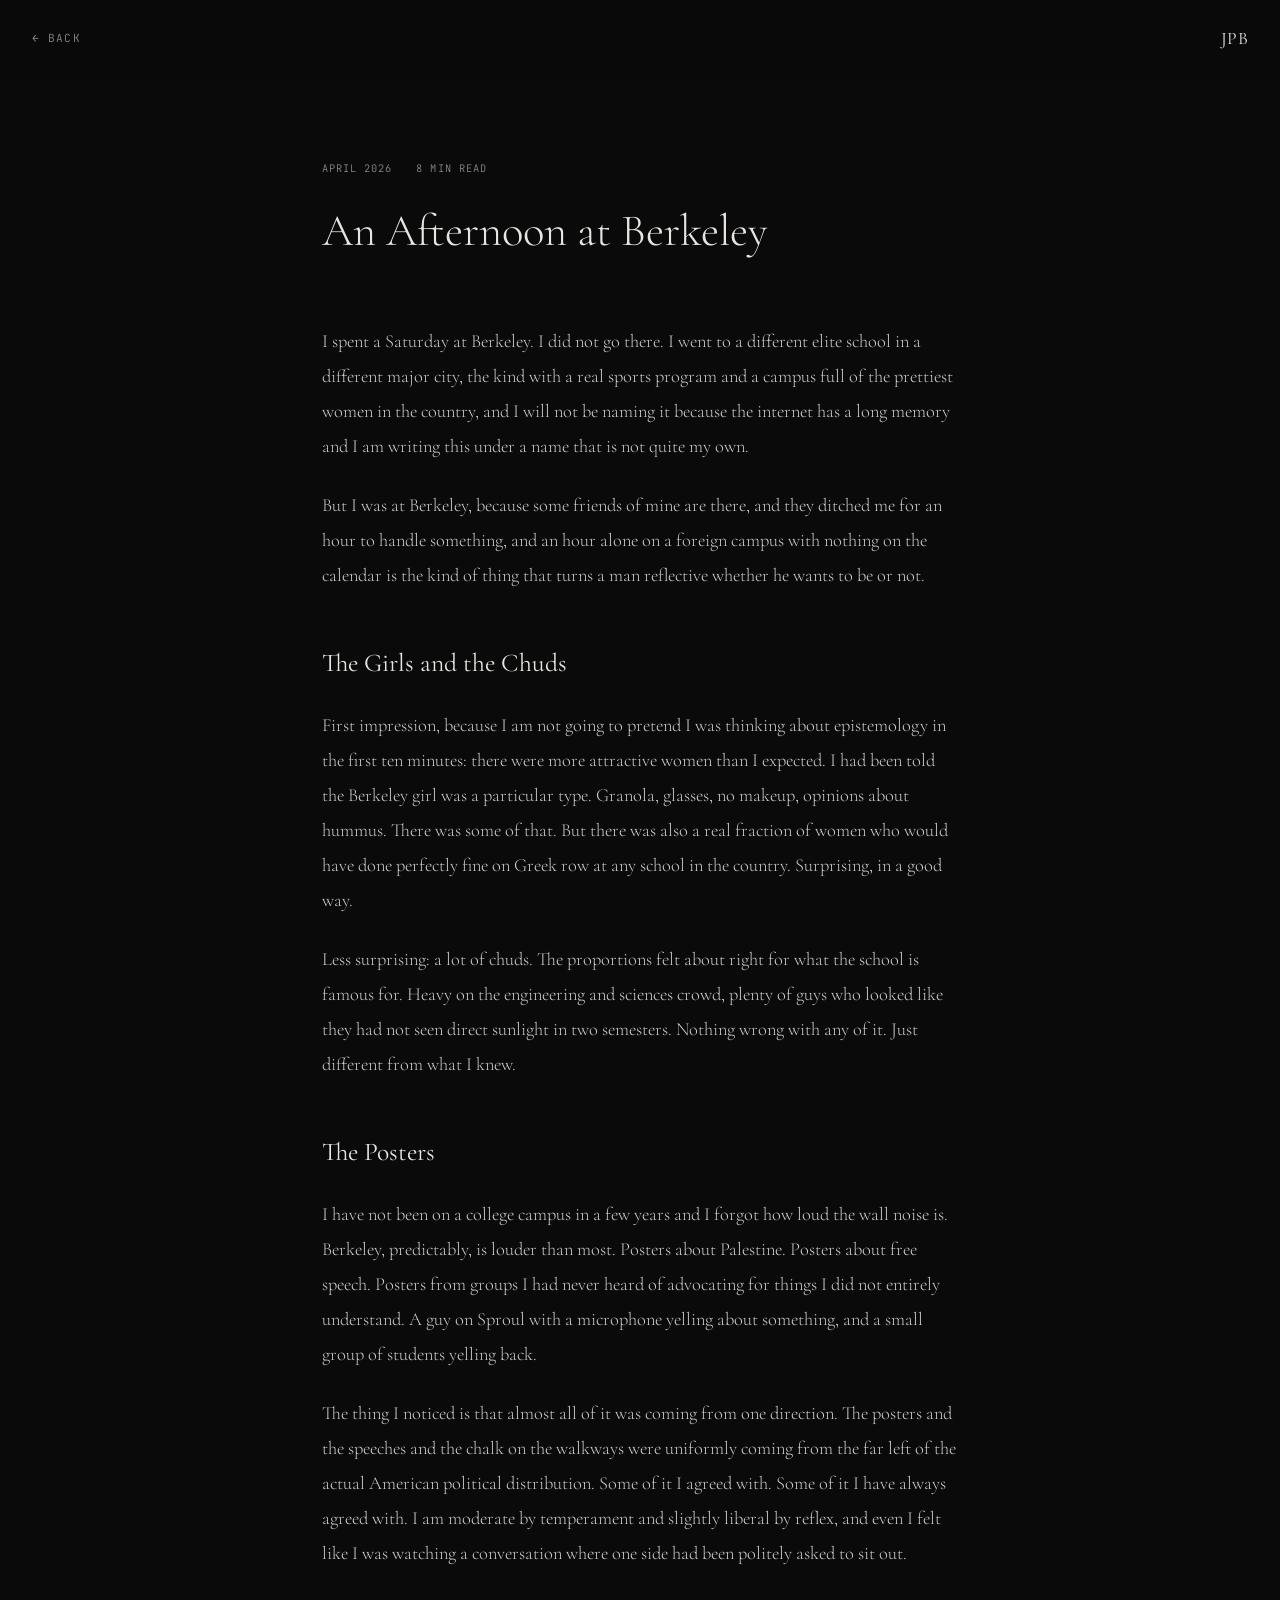
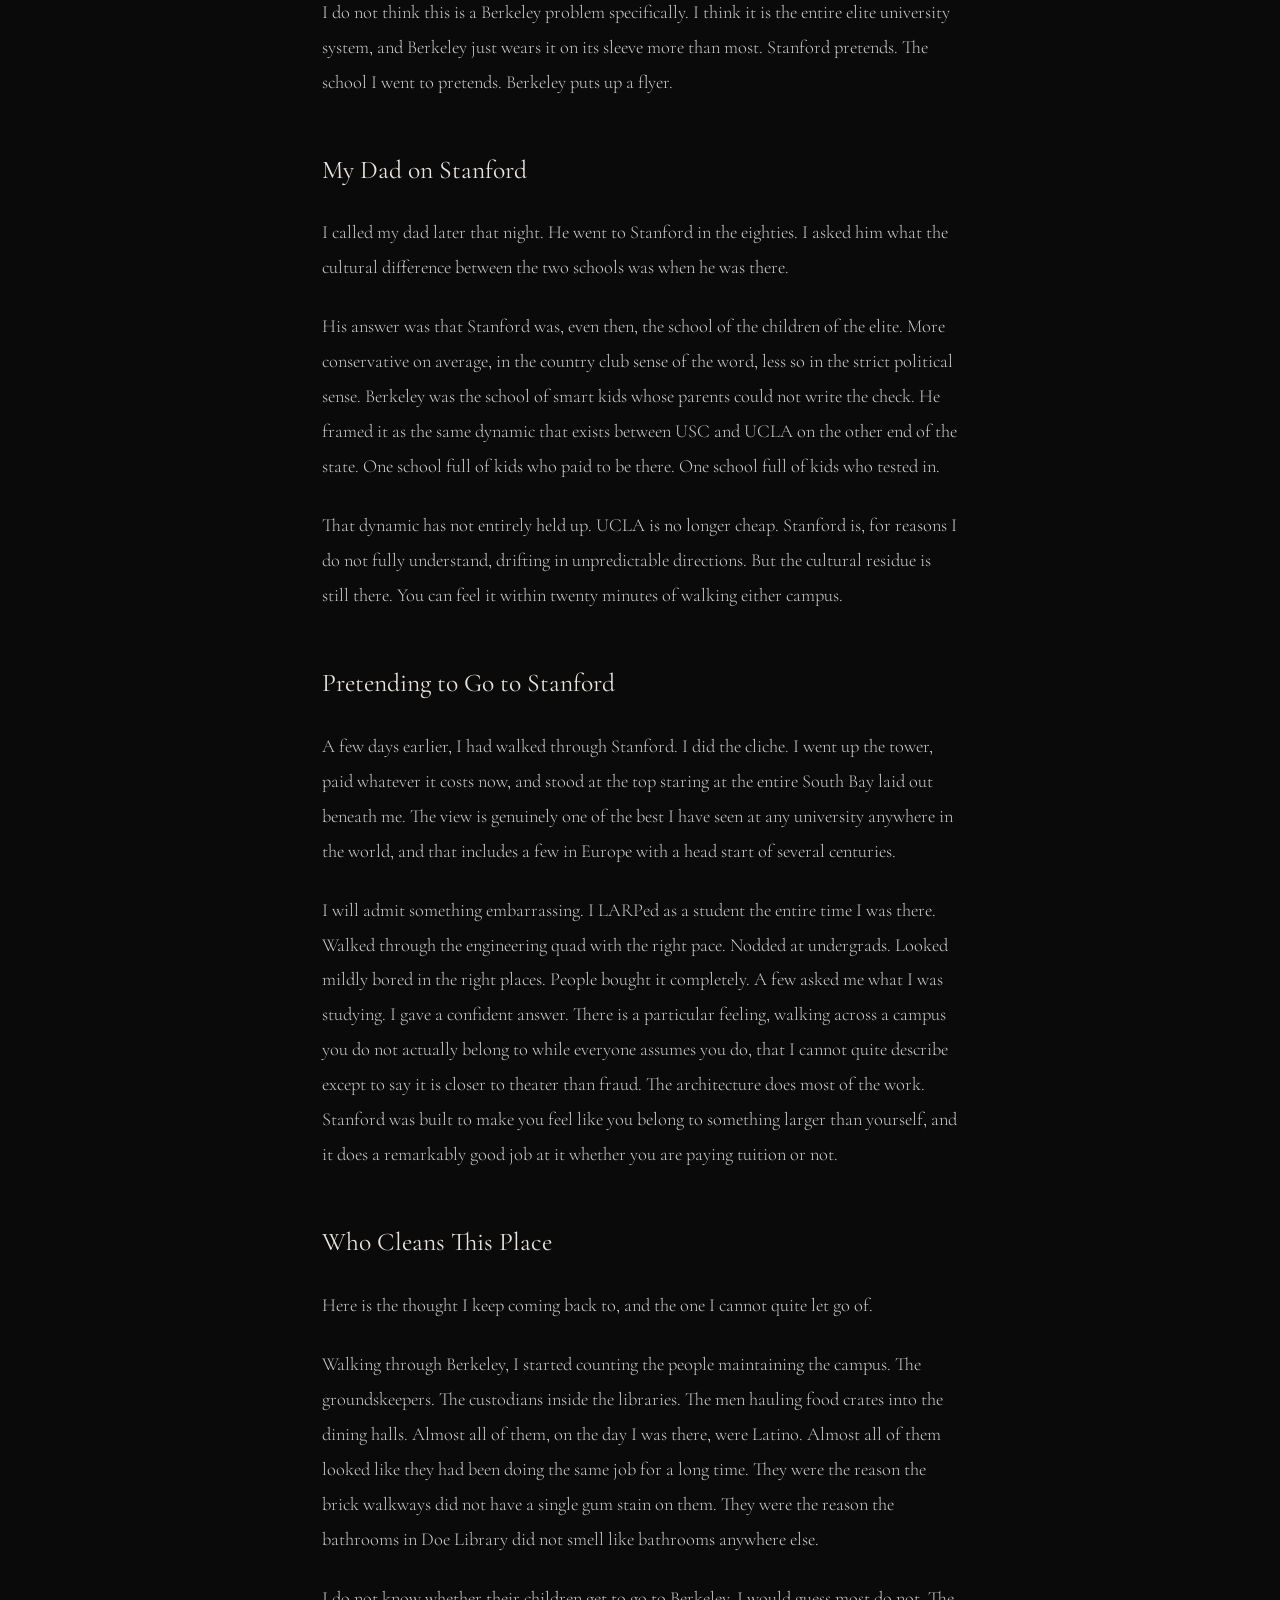
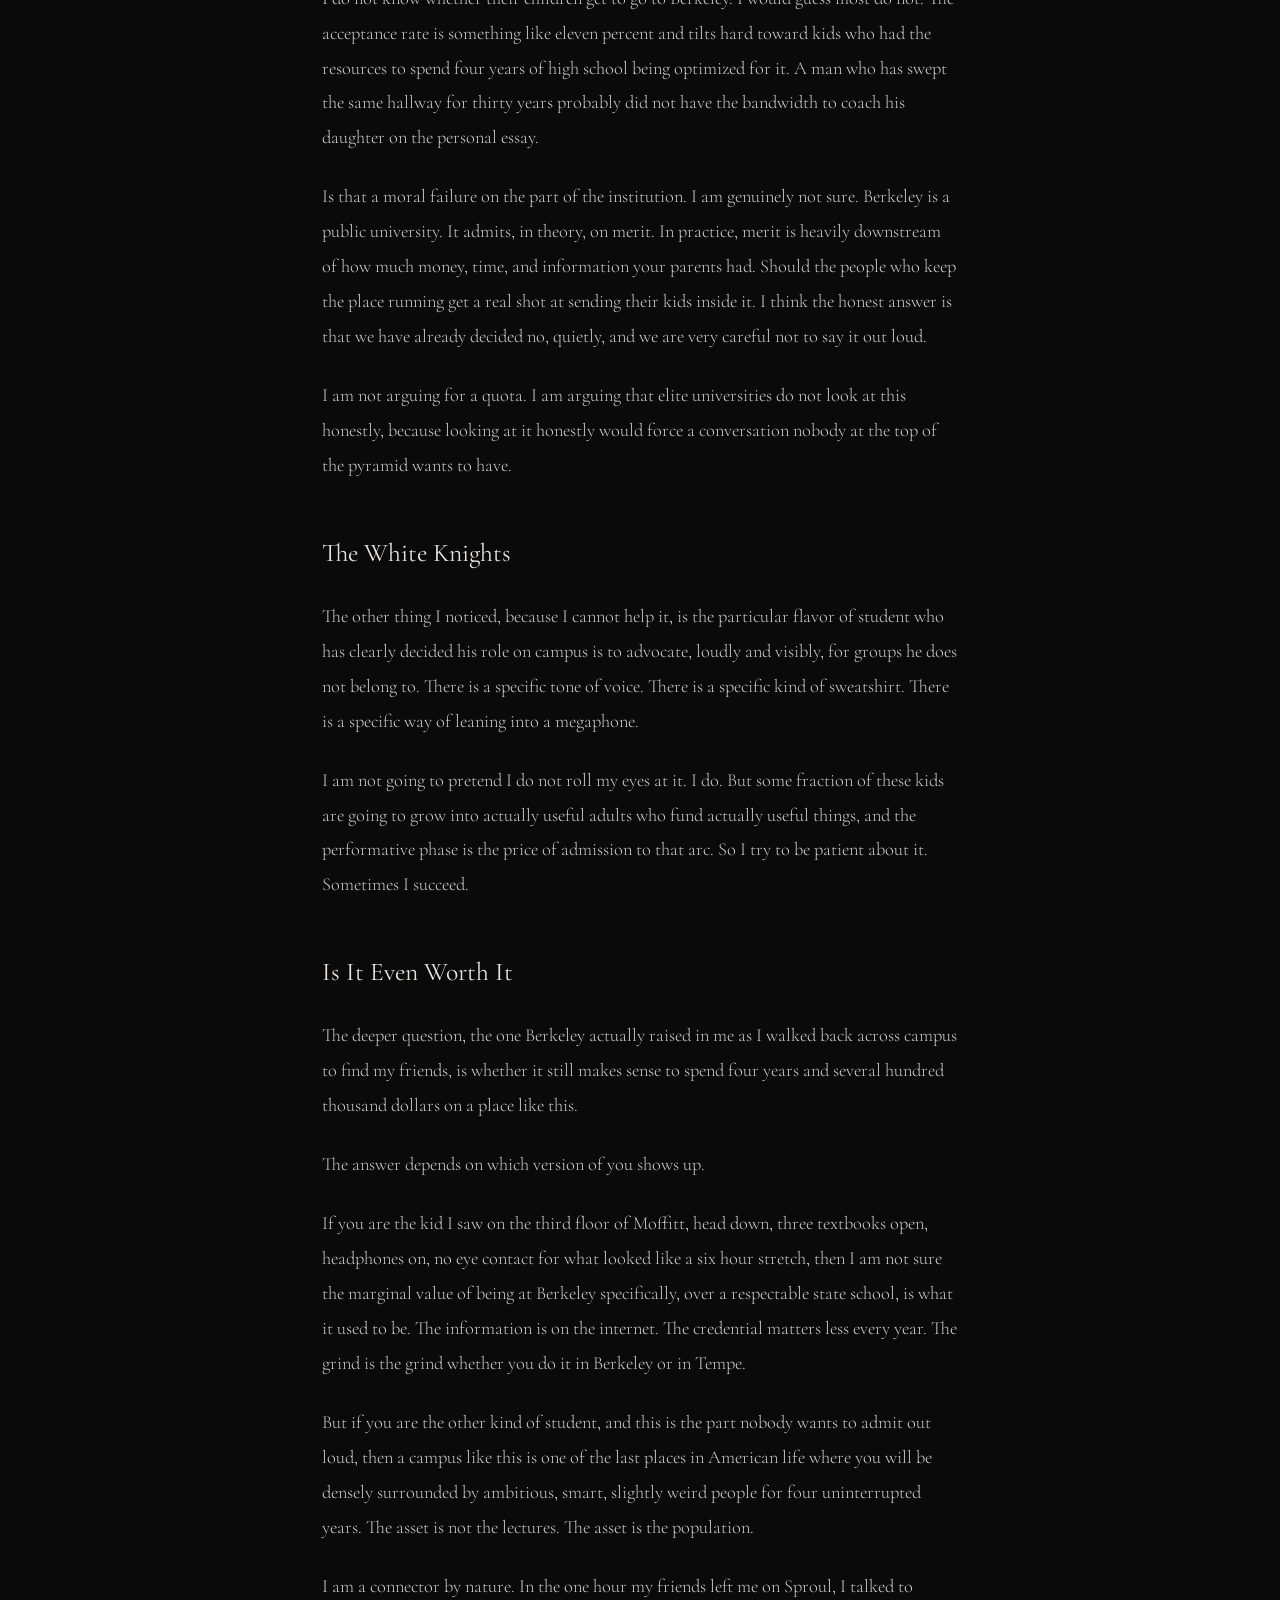
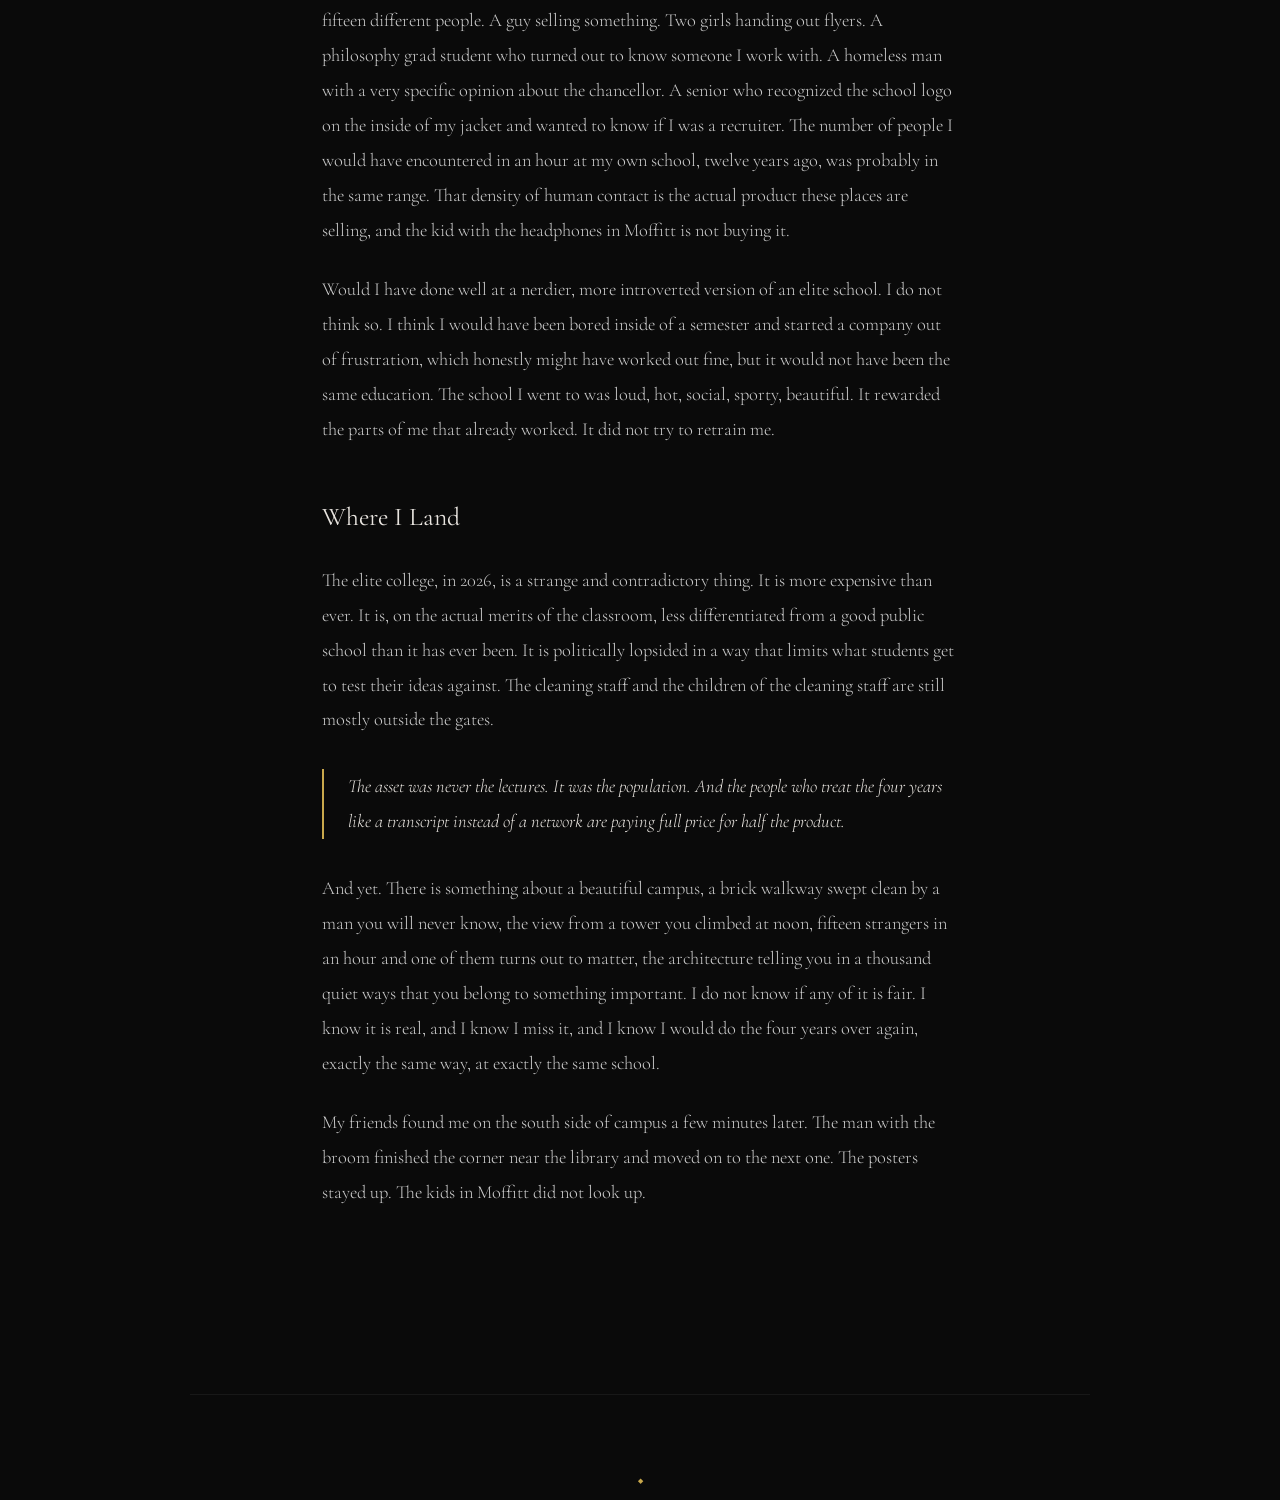
==== posts/afternoon-berkeley.html @ ed060ecd "add two personal essays: several women and berkeley afternoon" ====
<!DOCTYPE html>
<html lang="en">
<head>
  <meta charset="UTF-8">
  <meta name="viewport" content="width=device-width, initial-scale=1.0">
  <title>An Afternoon at Berkeley &mdash; JohnPierreBaptiste</title>
  <meta name="description" content="Notes from a Saturday spent walking a campus I did not attend. On elite colleges, the people who clean them, the politics inside them, and whether any of it still makes sense.">
  <link rel="stylesheet" href="../styles.css">
  <link rel="icon" href="data:image/svg+xml,<svg xmlns='http://www.w3.org/2000/svg' viewBox='0 0 100 100'><text y='.9em' font-size='90'>&#9670;</text></svg>">
</head>
<body>
  <nav class="post-nav">
    <a href="../index.html" class="post-back">&larr; Back</a>
    <a href="../index.html" class="nav-logo">JPB</a>
  </nav>
  <article>
    <header class="post-header container">
      <div class="post-meta">
        <span>April 2026</span>
        <span>8 min read</span>
      </div>
      <h1 class="post-title">An Afternoon at Berkeley</h1>
    </header>
    <div class="post-body container">
      <p>I spent a Saturday at Berkeley. I did not go there. I went to a different elite school in a different major city, the kind with a real sports program and a campus full of the prettiest women in the country, and I will not be naming it because the internet has a long memory and I am writing this under a name that is not quite my own.</p>

      <p>But I was at Berkeley, because some friends of mine are there, and they ditched me for an hour to handle something, and an hour alone on a foreign campus with nothing on the calendar is the kind of thing that turns a man reflective whether he wants to be or not.</p>

      <h2>The Girls and the Chuds</h2>

      <p>First impression, because I am not going to pretend I was thinking about epistemology in the first ten minutes: there were more attractive women than I expected. I had been told the Berkeley girl was a particular type. Granola, glasses, no makeup, opinions about hummus. There was some of that. But there was also a real fraction of women who would have done perfectly fine on Greek row at any school in the country. Surprising, in a good way.</p>

      <p>Less surprising: a lot of chuds. The proportions felt about right for what the school is famous for. Heavy on the engineering and sciences crowd, plenty of guys who looked like they had not seen direct sunlight in two semesters. Nothing wrong with any of it. Just different from what I knew.</p>

      <h2>The Posters</h2>

      <p>I have not been on a college campus in a few years and I forgot how loud the wall noise is. Berkeley, predictably, is louder than most. Posters about Palestine. Posters about free speech. Posters from groups I had never heard of advocating for things I did not entirely understand. A guy on Sproul with a microphone yelling about something, and a small group of students yelling back.</p>

      <p>The thing I noticed is that almost all of it was coming from one direction. The posters and the speeches and the chalk on the walkways were uniformly coming from the far left of the actual American political distribution. Some of it I agreed with. Some of it I have always agreed with. I am moderate by temperament and slightly liberal by reflex, and even I felt like I was watching a conversation where one side had been politely asked to sit out.</p>

      <p>I do not think this is a Berkeley problem specifically. I think it is the entire elite university system, and Berkeley just wears it on its sleeve more than most. Stanford pretends. The school I went to pretends. Berkeley puts up a flyer.</p>

      <h2>My Dad on Stanford</h2>

      <p>I called my dad later that night. He went to Stanford in the eighties. I asked him what the cultural difference between the two schools was when he was there.</p>

      <p>His answer was that Stanford was, even then, the school of the children of the elite. More conservative on average, in the country club sense of the word, less so in the strict political sense. Berkeley was the school of smart kids whose parents could not write the check. He framed it as the same dynamic that exists between USC and UCLA on the other end of the state. One school full of kids who paid to be there. One school full of kids who tested in.</p>

      <p>That dynamic has not entirely held up. UCLA is no longer cheap. Stanford is, for reasons I do not fully understand, drifting in unpredictable directions. But the cultural residue is still there. You can feel it within twenty minutes of walking either campus.</p>

      <h2>Pretending to Go to Stanford</h2>

      <p>A few days earlier, I had walked through Stanford. I did the cliche. I went up the tower, paid whatever it costs now, and stood at the top staring at the entire South Bay laid out beneath me. The view is genuinely one of the best I have seen at any university anywhere in the world, and that includes a few in Europe with a head start of several centuries.</p>

      <p>I will admit something embarrassing. I LARPed as a student the entire time I was there. Walked through the engineering quad with the right pace. Nodded at undergrads. Looked mildly bored in the right places. People bought it completely. A few asked me what I was studying. I gave a confident answer. There is a particular feeling, walking across a campus you do not actually belong to while everyone assumes you do, that I cannot quite describe except to say it is closer to theater than fraud. The architecture does most of the work. Stanford was built to make you feel like you belong to something larger than yourself, and it does a remarkably good job at it whether you are paying tuition or not.</p>

      <h2>Who Cleans This Place</h2>

      <p>Here is the thought I keep coming back to, and the one I cannot quite let go of.</p>

      <p>Walking through Berkeley, I started counting the people maintaining the campus. The groundskeepers. The custodians inside the libraries. The men hauling food crates into the dining halls. Almost all of them, on the day I was there, were Latino. Almost all of them looked like they had been doing the same job for a long time. They were the reason the brick walkways did not have a single gum stain on them. They were the reason the bathrooms in Doe Library did not smell like bathrooms anywhere else.</p>

      <p>I do not know whether their children get to go to Berkeley. I would guess most do not. The acceptance rate is something like eleven percent and tilts hard toward kids who had the resources to spend four years of high school being optimized for it. A man who has swept the same hallway for thirty years probably did not have the bandwidth to coach his daughter on the personal essay.</p>

      <p>Is that a moral failure on the part of the institution. I am genuinely not sure. Berkeley is a public university. It admits, in theory, on merit. In practice, merit is heavily downstream of how much money, time, and information your parents had. Should the people who keep the place running get a real shot at sending their kids inside it. I think the honest answer is that we have already decided no, quietly, and we are very careful not to say it out loud.</p>

      <p>I am not arguing for a quota. I am arguing that elite universities do not look at this honestly, because looking at it honestly would force a conversation nobody at the top of the pyramid wants to have.</p>

      <h2>The White Knights</h2>

      <p>The other thing I noticed, because I cannot help it, is the particular flavor of student who has clearly decided his role on campus is to advocate, loudly and visibly, for groups he does not belong to. There is a specific tone of voice. There is a specific kind of sweatshirt. There is a specific way of leaning into a megaphone.</p>

      <p>I am not going to pretend I do not roll my eyes at it. I do. But some fraction of these kids are going to grow into actually useful adults who fund actually useful things, and the performative phase is the price of admission to that arc. So I try to be patient about it. Sometimes I succeed.</p>

      <h2>Is It Even Worth It</h2>

      <p>The deeper question, the one Berkeley actually raised in me as I walked back across campus to find my friends, is whether it still makes sense to spend four years and several hundred thousand dollars on a place like this.</p>

      <p>The answer depends on which version of you shows up.</p>

      <p>If you are the kid I saw on the third floor of Moffitt, head down, three textbooks open, headphones on, no eye contact for what looked like a six hour stretch, then I am not sure the marginal value of being at Berkeley specifically, over a respectable state school, is what it used to be. The information is on the internet. The credential matters less every year. The grind is the grind whether you do it in Berkeley or in Tempe.</p>

      <p>But if you are the other kind of student, and this is the part nobody wants to admit out loud, then a campus like this is one of the last places in American life where you will be densely surrounded by ambitious, smart, slightly weird people for four uninterrupted years. The asset is not the lectures. The asset is the population.</p>

      <p>I am a connector by nature. In the one hour my friends left me on Sproul, I talked to fifteen different people. A guy selling something. Two girls handing out flyers. A philosophy grad student who turned out to know someone I work with. A homeless man with a very specific opinion about the chancellor. A senior who recognized the school logo on the inside of my jacket and wanted to know if I was a recruiter. The number of people I would have encountered in an hour at my own school, twelve years ago, was probably in the same range. That density of human contact is the actual product these places are selling, and the kid with the headphones in Moffitt is not buying it.</p>

      <p>Would I have done well at a nerdier, more introverted version of an elite school. I do not think so. I think I would have been bored inside of a semester and started a company out of frustration, which honestly might have worked out fine, but it would not have been the same education. The school I went to was loud, hot, social, sporty, beautiful. It rewarded the parts of me that already worked. It did not try to retrain me.</p>

      <h2>Where I Land</h2>

      <p>The elite college, in 2026, is a strange and contradictory thing. It is more expensive than ever. It is, on the actual merits of the classroom, less differentiated from a good public school than it has ever been. It is politically lopsided in a way that limits what students get to test their ideas against. The cleaning staff and the children of the cleaning staff are still mostly outside the gates.</p>

      <blockquote>
        <p>The asset was never the lectures. It was the population. And the people who treat the four years like a transcript instead of a network are paying full price for half the product.</p>
      </blockquote>

      <p>And yet. There is something about a beautiful campus, a brick walkway swept clean by a man you will never know, the view from a tower you climbed at noon, fifteen strangers in an hour and one of them turns out to matter, the architecture telling you in a thousand quiet ways that you belong to something important. I do not know if any of it is fair. I know it is real, and I know I miss it, and I know I would do the four years over again, exactly the same way, at exactly the same school.</p>

      <p>My friends found me on the south side of campus a few minutes later. The man with the broom finished the corner near the library and moved on to the next one. The posters stayed up. The kids in Moffitt did not look up.</p>
    </div>
    <div class="post-end-mark container">
      <span>&#9670;</span>
    </div>
  </article>
  <script src="../script.js"></script>
</body>
</html>
---- styles.css ----
/* ========================================
   JohnPierreBaptiste — Personal Site
   ======================================== */

@import url('https://fonts.googleapis.com/css2?family=Cormorant+Garamond:ital,wght@0,300;0,400;0,500;0,600;1,300;1,400&family=JetBrains+Mono:wght@300;400;500&display=swap');

:root {
  --black: #0a0a0a;
  --off-black: #111111;
  --dark-gray: #1a1a1a;
  --mid-gray: #888888;
  --light-gray: #cccccc;
  --off-white: #e8e4df;
  --accent: #c9a84c;
  --accent-dim: rgba(201, 168, 76, 0.15);
  --font-serif: 'Cormorant Garamond', Georgia, serif;
  --font-mono: 'JetBrains Mono', 'SF Mono', monospace;
}

*, *::before, *::after {
  margin: 0;
  padding: 0;
  box-sizing: border-box;
}

::selection {
  background: var(--accent);
  color: var(--black);
}

html {
  scroll-behavior: smooth;
  font-size: 16px;
}

body {
  background: var(--black);
  color: var(--off-white);
  font-family: var(--font-mono);
  font-weight: 300;
  line-height: 1.7;
  overflow-x: hidden;
  -webkit-font-smoothing: antialiased;
  -moz-osx-font-smoothing: grayscale;
}

/* ---- Scrollbar ---- */
::-webkit-scrollbar { width: 4px; }
::-webkit-scrollbar-track { background: var(--black); }
::-webkit-scrollbar-thumb { background: var(--accent); border-radius: 2px; }

/* ---- Layout ---- */
.container {
  max-width: 900px;
  margin: 0 auto;
  padding: 0 2rem;
}

section {
  padding: 8rem 0;
  position: relative;
}

/* ---- Reveal Animation ---- */
.reveal {
  opacity: 0;
  transform: translateY(30px);
  transition: opacity 0.8s cubic-bezier(0.16, 1, 0.3, 1),
              transform 0.8s cubic-bezier(0.16, 1, 0.3, 1);
}

.reveal.visible {
  opacity: 1;
  transform: translateY(0);
}

/* ---- Navigation ---- */
.nav {
  position: fixed;
  top: 0;
  left: 0;
  right: 0;
  z-index: 100;
  padding: 1.5rem 2rem;
  display: flex;
  justify-content: space-between;
  align-items: center;
  transition: background 0.4s ease, backdrop-filter 0.4s ease;
}

.nav.scrolled {
  background: rgba(10, 10, 10, 0.85);
  backdrop-filter: blur(20px);
  -webkit-backdrop-filter: blur(20px);
}

.nav-logo {
  font-family: var(--font-serif);
  font-size: 1.1rem;
  font-weight: 400;
  color: var(--off-white);
  text-decoration: none;
  letter-spacing: 0.02em;
}

.nav-links {
  display: flex;
  gap: 2rem;
  list-style: none;
}

.nav-links a {
  font-family: var(--font-mono);
  font-size: 0.7rem;
  font-weight: 400;
  color: var(--mid-gray);
  text-decoration: none;
  text-transform: uppercase;
  letter-spacing: 0.15em;
  transition: color 0.3s ease;
}

.nav-links a:hover {
  color: var(--accent);
}

/* ---- Hero ---- */
.hero {
  height: 100vh;
  display: flex;
  flex-direction: column;
  justify-content: center;
  align-items: center;
  text-align: center;
  position: relative;
}

.hero-name {
  font-family: var(--font-serif);
  font-size: clamp(2.5rem, 7vw, 5.5rem);
  font-weight: 300;
  letter-spacing: 0.04em;
  color: var(--off-white);
  line-height: 1.1;
  margin-bottom: 1.5rem;
  opacity: 0;
  transform: translateY(20px);
  animation: heroFadeIn 1.2s cubic-bezier(0.16, 1, 0.3, 1) 0.3s forwards;
}

.hero-tagline {
  font-family: var(--font-mono);
  font-size: clamp(0.75rem, 1.5vw, 0.9rem);
  font-weight: 300;
  color: var(--mid-gray);
  letter-spacing: 0.3em;
  text-transform: uppercase;
  opacity: 0;
  transform: translateY(15px);
  animation: heroFadeIn 1s cubic-bezier(0.16, 1, 0.3, 1) 0.7s forwards;
}

.hero-line {
  width: 40px;
  height: 1px;
  background: var(--accent);
  margin: 2rem auto;
  opacity: 0;
  animation: heroFadeIn 1s cubic-bezier(0.16, 1, 0.3, 1) 1s forwards;
}

.scroll-indicator {
  position: absolute;
  bottom: 3rem;
  left: 50%;
  transform: translateX(-50%);
  display: flex;
  flex-direction: column;
  align-items: center;
  gap: 0.5rem;
  opacity: 0;
  animation: heroFadeIn 1s cubic-bezier(0.16, 1, 0.3, 1) 1.5s forwards;
}

.scroll-indicator span {
  font-size: 0.6rem;
  letter-spacing: 0.2em;
  text-transform: uppercase;
  color: var(--mid-gray);
}

.scroll-line {
  width: 1px;
  height: 40px;
  background: linear-gradient(to bottom, var(--accent), transparent);
  animation: scrollPulse 2s ease-in-out infinite;
}

@keyframes heroFadeIn {
  to { opacity: 1; transform: translateY(0); }
}

@keyframes scrollPulse {
  0%, 100% { opacity: 0.3; transform: scaleY(0.6); }
  50% { opacity: 1; transform: scaleY(1); }
}

/* ---- Section Headers ---- */
.section-label {
  font-family: var(--font-mono);
  font-size: 0.65rem;
  font-weight: 500;
  letter-spacing: 0.3em;
  text-transform: uppercase;
  color: var(--accent);
  margin-bottom: 3rem;
}

.section-divider {
  width: 100%;
  height: 1px;
  background: linear-gradient(to right, var(--accent), transparent);
  margin-bottom: 4rem;
}

/* ---- About ---- */
.about-text {
  font-family: var(--font-serif);
  font-size: clamp(1.2rem, 2.5vw, 1.6rem);
  font-weight: 300;
  line-height: 1.8;
  color: var(--light-gray);
  max-width: 750px;
}

.about-text strong {
  color: var(--off-white);
  font-weight: 400;
}

/* ---- Work ---- */
.work-grid {
  display: grid;
  gap: 0;
}

.work-item {
  padding: 2.5rem 0;
  border-bottom: 1px solid rgba(255, 255, 255, 0.06);
  display: grid;
  grid-template-columns: 200px 1fr;
  gap: 2rem;
  align-items: start;
}

.work-item:first-child {
  border-top: 1px solid rgba(255, 255, 255, 0.06);
}

.work-category {
  font-family: var(--font-mono);
  font-size: 0.7rem;
  font-weight: 500;
  letter-spacing: 0.15em;
  text-transform: uppercase;
  color: var(--accent);
  padding-top: 0.15rem;
}

.work-description {
  font-family: var(--font-serif);
  font-size: 1.15rem;
  font-weight: 300;
  color: var(--light-gray);
  line-height: 1.7;
}

/* ---- Writing ---- */
.writing-list {
  display: grid;
  gap: 0;
}

.writing-item {
  display: block;
  padding: 2rem 0;
  border-bottom: 1px solid rgba(255, 255, 255, 0.06);
  text-decoration: none;
  transition: background 0.3s ease;
  position: relative;
}

.writing-item:first-child {
  border-top: 1px solid rgba(255, 255, 255, 0.06);
}

.writing-item:hover {
  background: rgba(201, 168, 76, 0.03);
}

.writing-item:hover .writing-title {
  color: var(--accent);
}

.writing-item:hover .writing-arrow {
  opacity: 1;
  transform: translateX(0);
}

.writing-meta {
  font-family: var(--font-mono);
  font-size: 0.65rem;
  color: var(--mid-gray);
  letter-spacing: 0.1em;
  text-transform: uppercase;
  margin-bottom: 0.5rem;
  display: flex;
  gap: 1.5rem;
}

.writing-title {
  font-family: var(--font-serif);
  font-size: clamp(1.1rem, 2vw, 1.4rem);
  font-weight: 400;
  color: var(--off-white);
  line-height: 1.4;
  transition: color 0.3s ease;
  padding-right: 2rem;
}

.writing-arrow {
  position: absolute;
  right: 0;
  top: 50%;
  transform: translateX(-10px);
  opacity: 0;
  color: var(--accent);
  font-size: 1.2rem;
  transition: all 0.3s ease;
}

/* ---- Footer ---- */
.footer {
  padding: 4rem 0;
  text-align: center;
}

.footer-icons {
  display: flex;
  justify-content: center;
  gap: 2rem;
  margin-bottom: 2rem;
}

.footer-icons a {
  color: var(--mid-gray);
  transition: color 0.3s ease;
}

.footer-icons a:hover {
  color: var(--accent);
}

.footer-icons svg {
  width: 20px;
  height: 20px;
}

.footer-locations {
  font-family: var(--font-mono);
  font-size: 0.65rem;
  letter-spacing: 0.3em;
  text-transform: uppercase;
  color: var(--mid-gray);
}

/* ---- Blog Post Page ---- */
.post-nav {
  position: fixed;
  top: 0;
  left: 0;
  right: 0;
  z-index: 100;
  padding: 1.5rem 2rem;
  display: flex;
  justify-content: space-between;
  align-items: center;
  background: rgba(10, 10, 10, 0.85);
  backdrop-filter: blur(20px);
  -webkit-backdrop-filter: blur(20px);
}

.post-back {
  font-family: var(--font-mono);
  font-size: 0.7rem;
  color: var(--mid-gray);
  text-decoration: none;
  letter-spacing: 0.1em;
  text-transform: uppercase;
  transition: color 0.3s ease;
}

.post-back:hover {
  color: var(--accent);
}

.post-header {
  padding-top: 10rem;
  padding-bottom: 4rem;
  max-width: 700px;
  margin: 0 auto;
}

.post-meta {
  font-family: var(--font-mono);
  font-size: 0.65rem;
  color: var(--mid-gray);
  letter-spacing: 0.1em;
  text-transform: uppercase;
  margin-bottom: 1.5rem;
  display: flex;
  gap: 1.5rem;
}

.post-title {
  font-family: var(--font-serif);
  font-size: clamp(1.8rem, 4vw, 2.8rem);
  font-weight: 300;
  color: var(--off-white);
  line-height: 1.3;
}

.post-body {
  max-width: 700px;
  margin: 0 auto;
  padding-bottom: 6rem;
}

.post-body p {
  font-family: var(--font-serif);
  font-size: 1.15rem;
  font-weight: 300;
  line-height: 1.9;
  color: var(--light-gray);
  margin-bottom: 1.5rem;
}

.post-body h2 {
  font-family: var(--font-serif);
  font-size: 1.6rem;
  font-weight: 400;
  color: var(--off-white);
  margin-top: 3rem;
  margin-bottom: 1.5rem;
}

.post-body h3 {
  font-family: var(--font-mono);
  font-size: 0.8rem;
  font-weight: 500;
  letter-spacing: 0.15em;
  text-transform: uppercase;
  color: var(--accent);
  margin-top: 2.5rem;
  margin-bottom: 1rem;
}

.post-body blockquote {
  border-left: 2px solid var(--accent);
  padding-left: 1.5rem;
  margin: 2rem 0;
  font-style: italic;
}

.post-body blockquote p {
  color: var(--off-white);
}

.post-body strong {
  color: var(--off-white);
  font-weight: 400;
}

.post-body ul, .post-body ol {
  margin-bottom: 1.5rem;
  padding-left: 1.5rem;
}

.post-body li {
  font-family: var(--font-serif);
  font-size: 1.15rem;
  font-weight: 300;
  line-height: 1.9;
  color: var(--light-gray);
  margin-bottom: 0.5rem;
}

.post-end-mark {
  text-align: center;
  margin-top: 4rem;
  padding-top: 4rem;
  border-top: 1px solid rgba(255, 255, 255, 0.06);
}

.post-end-mark span {
  font-family: var(--font-serif);
  font-size: 1.5rem;
  color: var(--accent);
}

/* ---- Responsive ---- */
@media (max-width: 768px) {
  section { padding: 5rem 0; }

  .nav-links { display: none; }

  .work-item {
    grid-template-columns: 1fr;
    gap: 0.5rem;
  }

  .container { padding: 0 1.5rem; }

  .post-header { padding-top: 7rem; }
}

@media (max-width: 480px) {
  .hero-name { letter-spacing: 0.02em; }
  .hero-tagline { letter-spacing: 0.15em; }
}
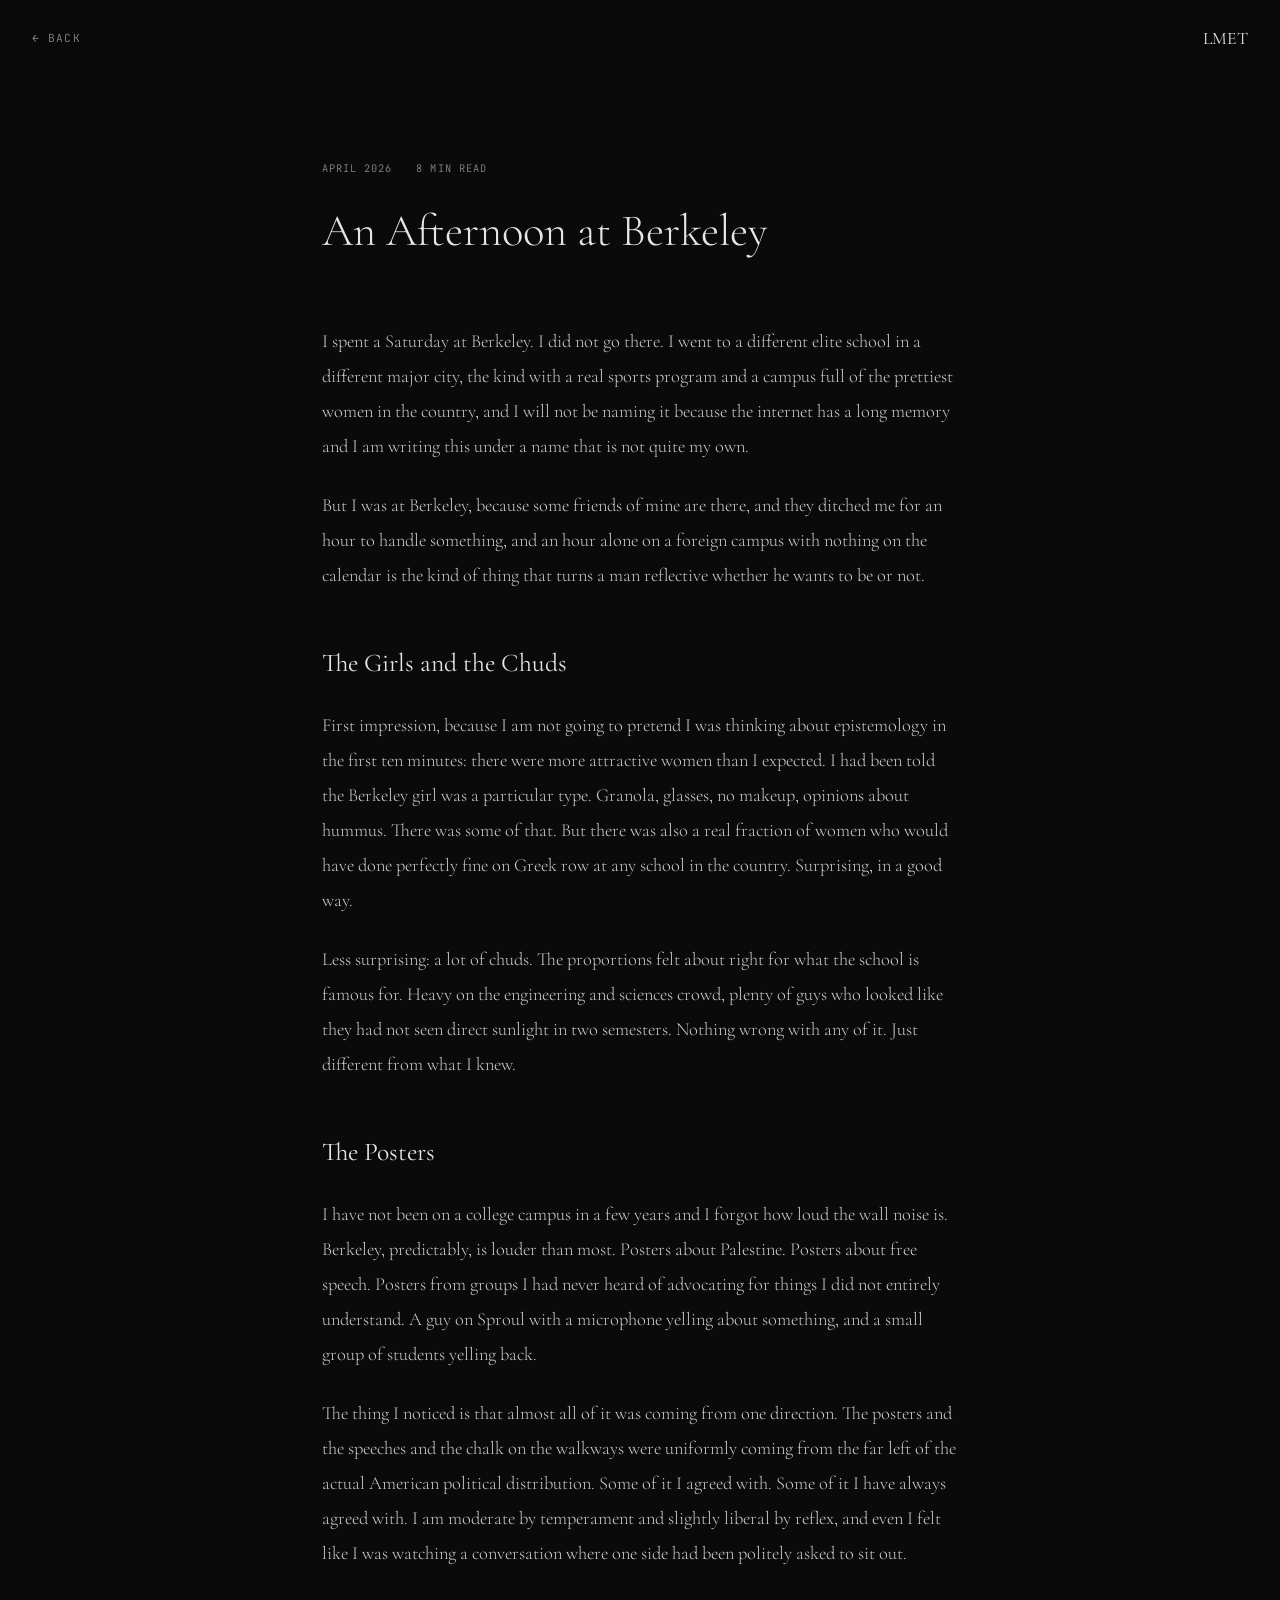
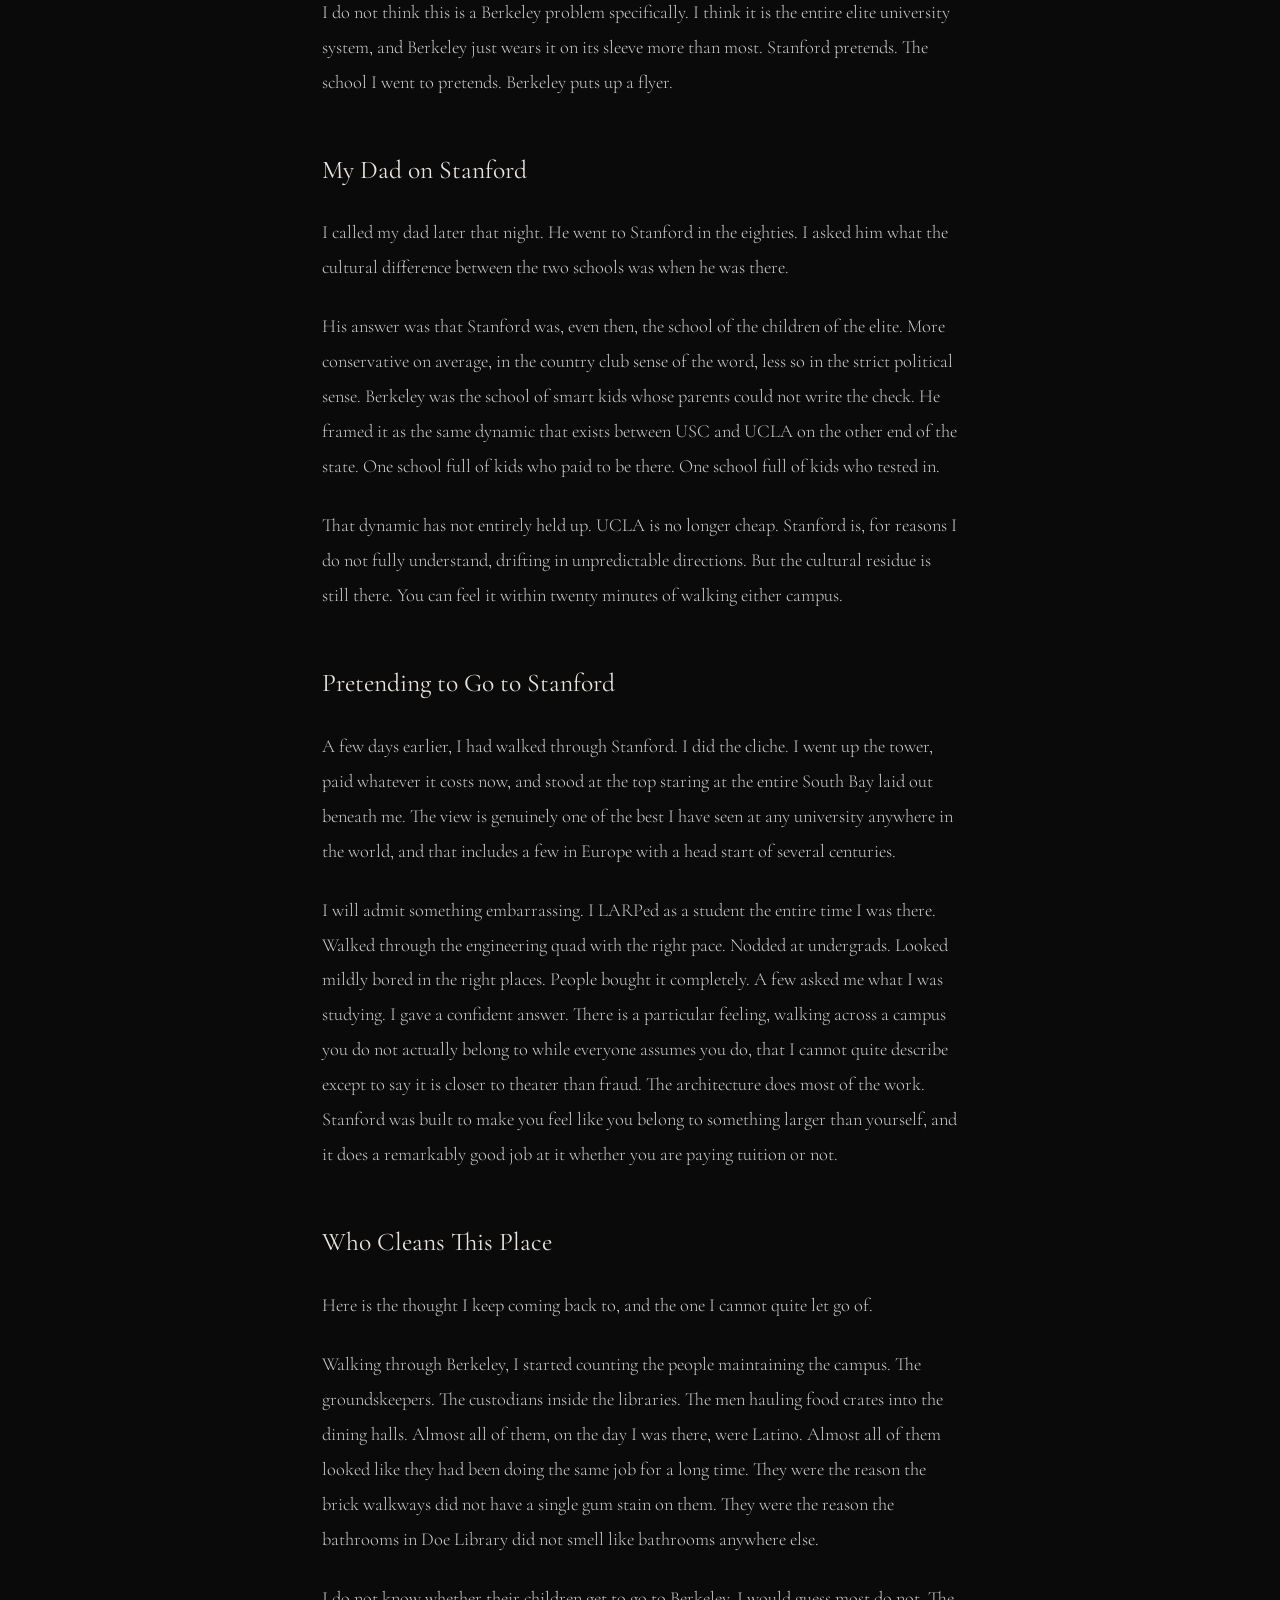
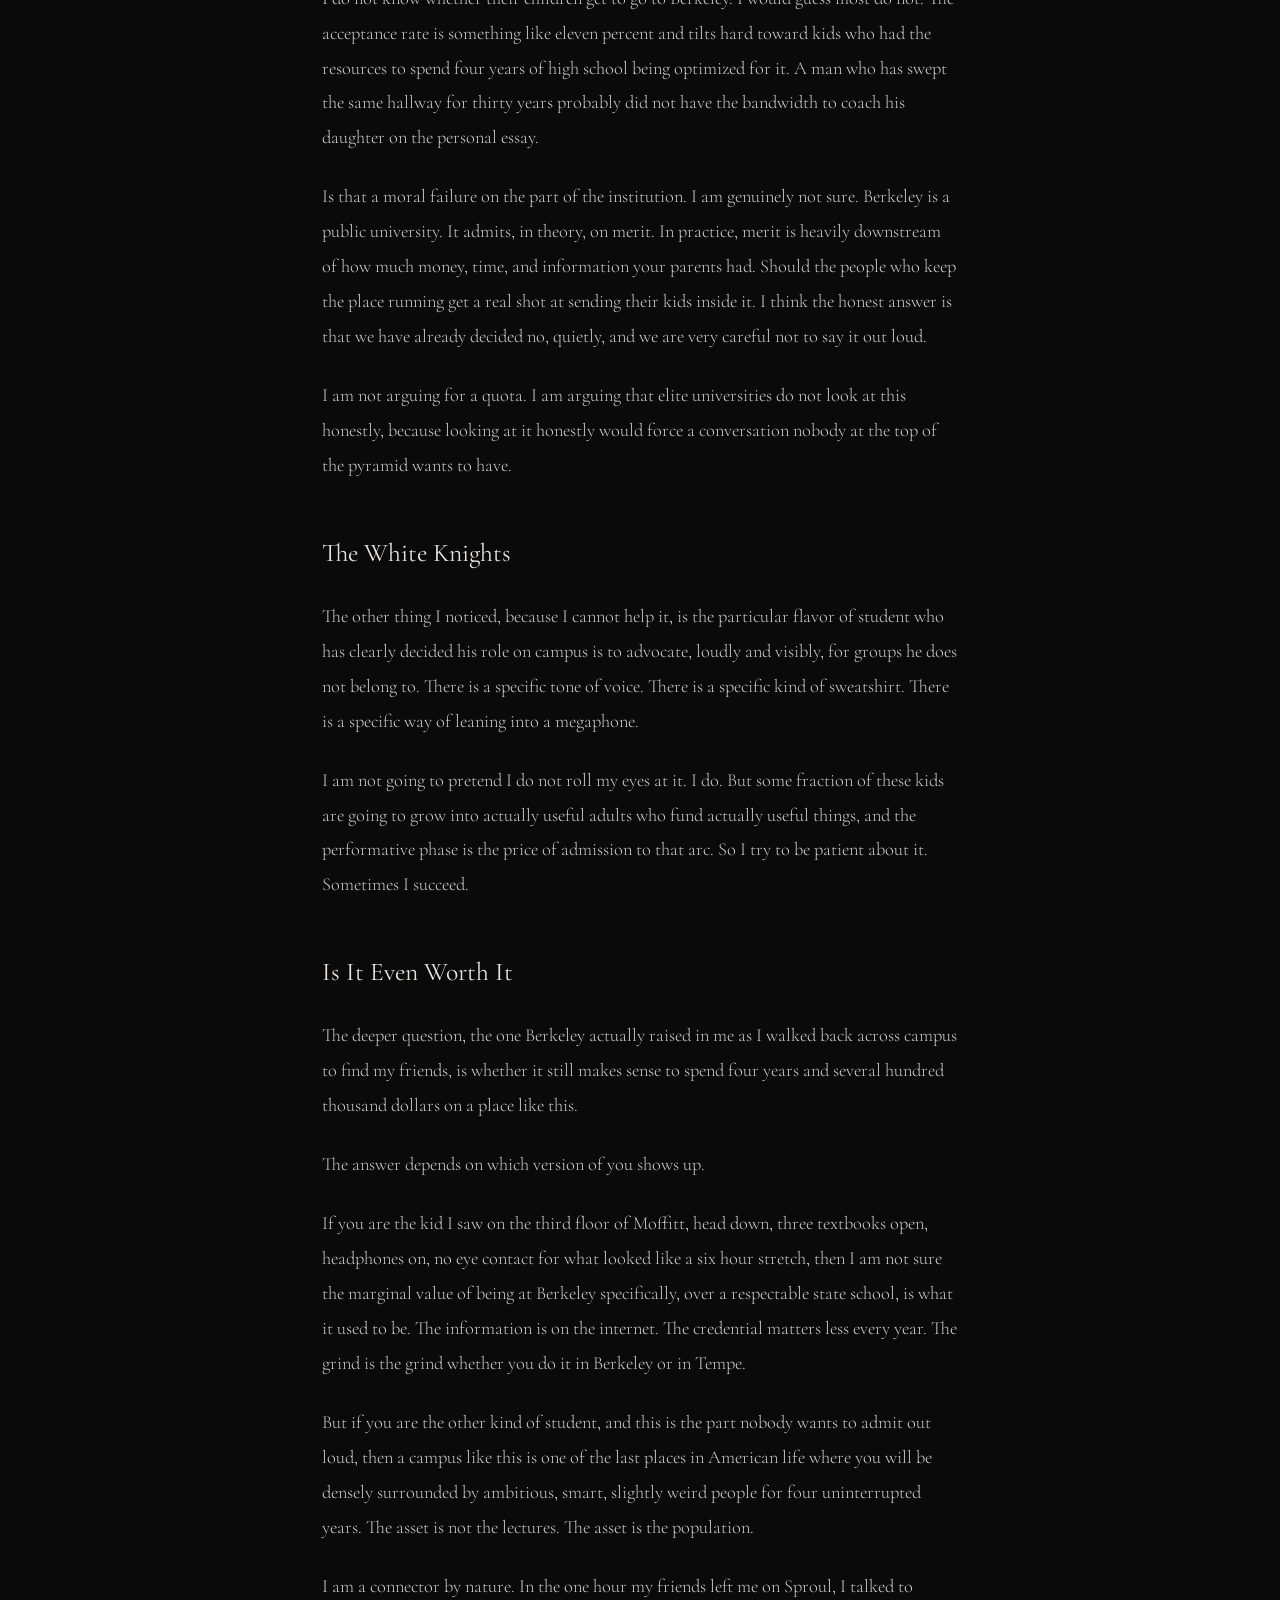
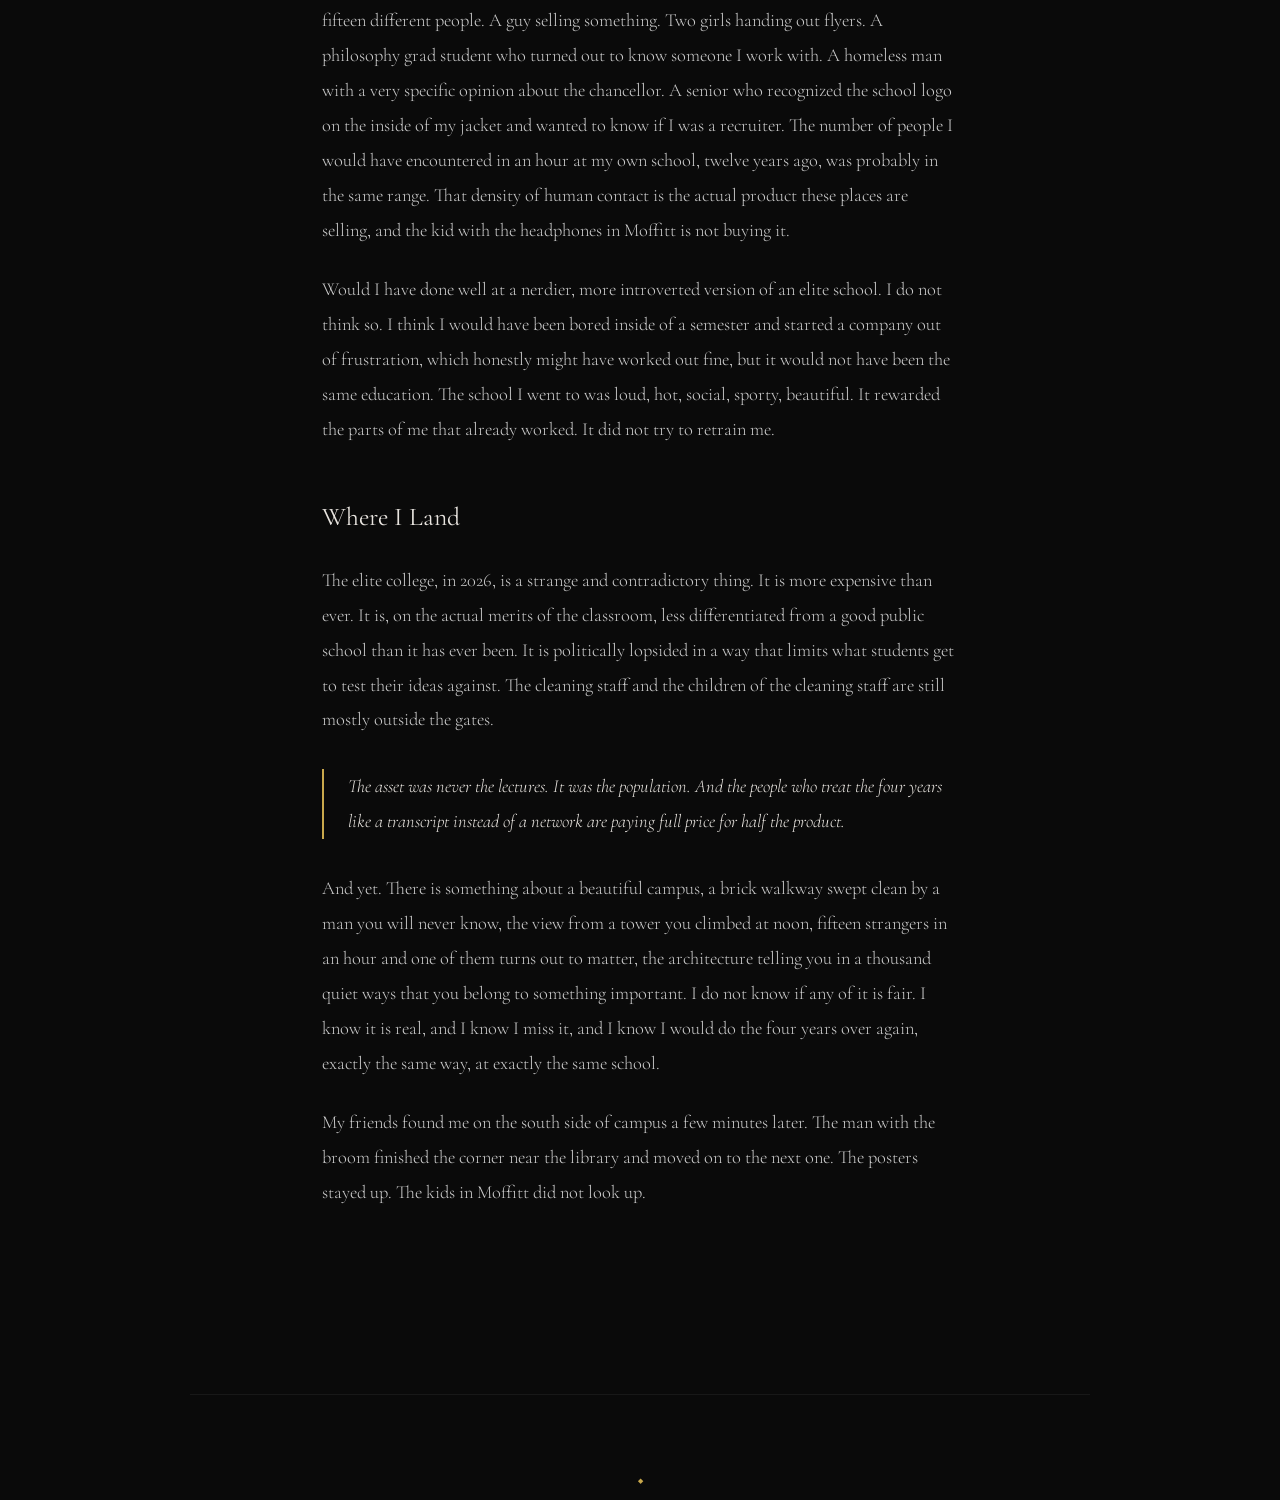
==== commit 77474a11: "rebrand site from JohnPierreBaptiste to LMET, add vagabonding post" ====
--- a/posts/afternoon-berkeley.html
+++ b/posts/afternoon-berkeley.html
@@ -3,7 +3,7 @@
 <head>
   <meta charset="UTF-8">
   <meta name="viewport" content="width=device-width, initial-scale=1.0">
-  <title>An Afternoon at Berkeley &mdash; JohnPierreBaptiste</title>
+  <title>An Afternoon at Berkeley &mdash; LMET</title>
   <meta name="description" content="Notes from a Saturday spent walking a campus I did not attend. On elite colleges, the people who clean them, the politics inside them, and whether any of it still makes sense.">
   <link rel="stylesheet" href="../styles.css">
   <link rel="icon" href="data:image/svg+xml,<svg xmlns='http://www.w3.org/2000/svg' viewBox='0 0 100 100'><text y='.9em' font-size='90'>&#9670;</text></svg>">
@@ -11,7 +11,7 @@
 <body>
   <nav class="post-nav">
     <a href="../index.html" class="post-back">&larr; Back</a>
-    <a href="../index.html" class="nav-logo">JPB</a>
+    <a href="../index.html" class="nav-logo">LMET</a>
   </nav>
   <article>
     <header class="post-header container">
--- a/styles.css
+++ b/styles.css
@@ -1,5 +1,5 @@
 /* ========================================
-   JohnPierreBaptiste — Personal Site
+   LMET — Personal Site
    ======================================== */
 
 @import url('https://fonts.googleapis.com/css2?family=Cormorant+Garamond:ital,wght@0,300;0,400;0,500;0,600;1,300;1,400&family=JetBrains+Mono:wght@300;400;500&display=swap');
@@ -430,6 +430,16 @@
   line-height: 1.3;
 }
 
+.post-subtitle {
+  font-family: var(--font-serif);
+  font-size: 1.05rem;
+  font-weight: 300;
+  font-style: italic;
+  color: var(--mid-gray);
+  line-height: 1.5;
+  margin-top: 1rem;
+}
+
 .post-body {
   max-width: 700px;
   margin: 0 auto;
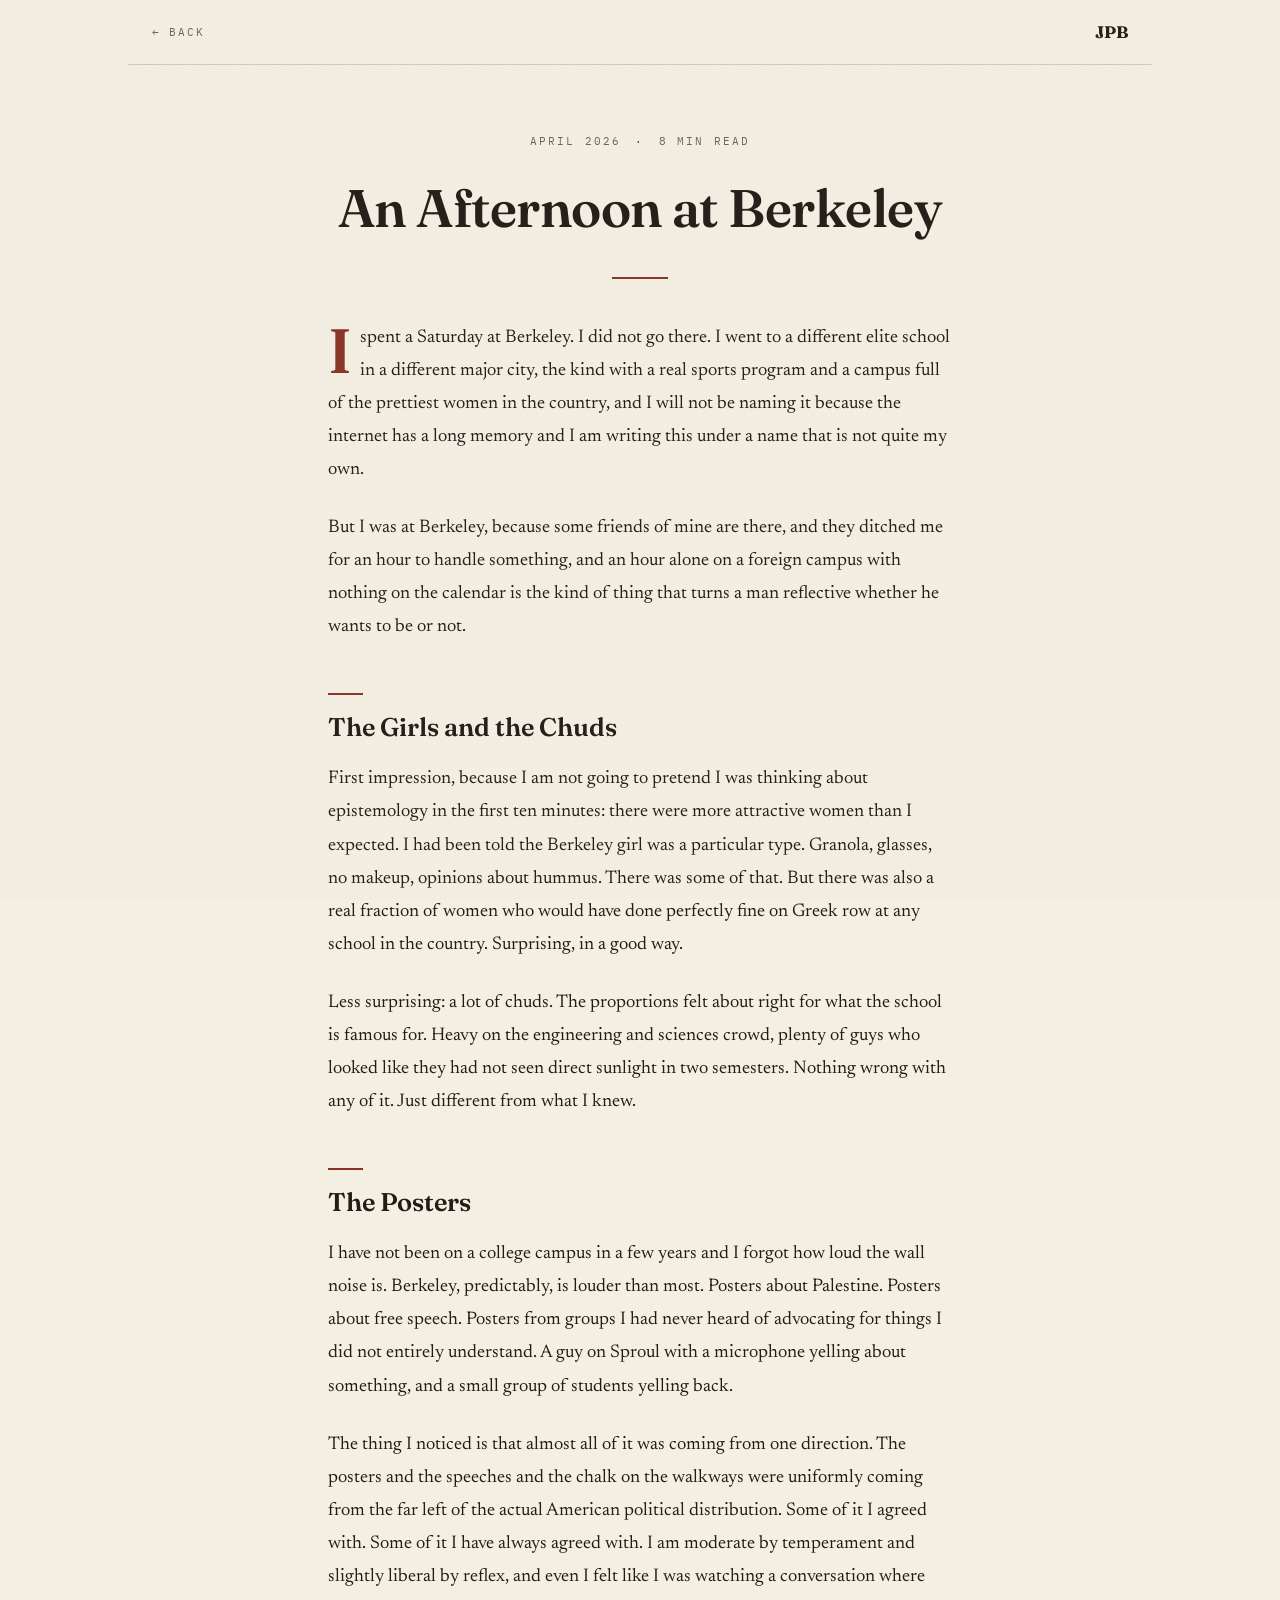
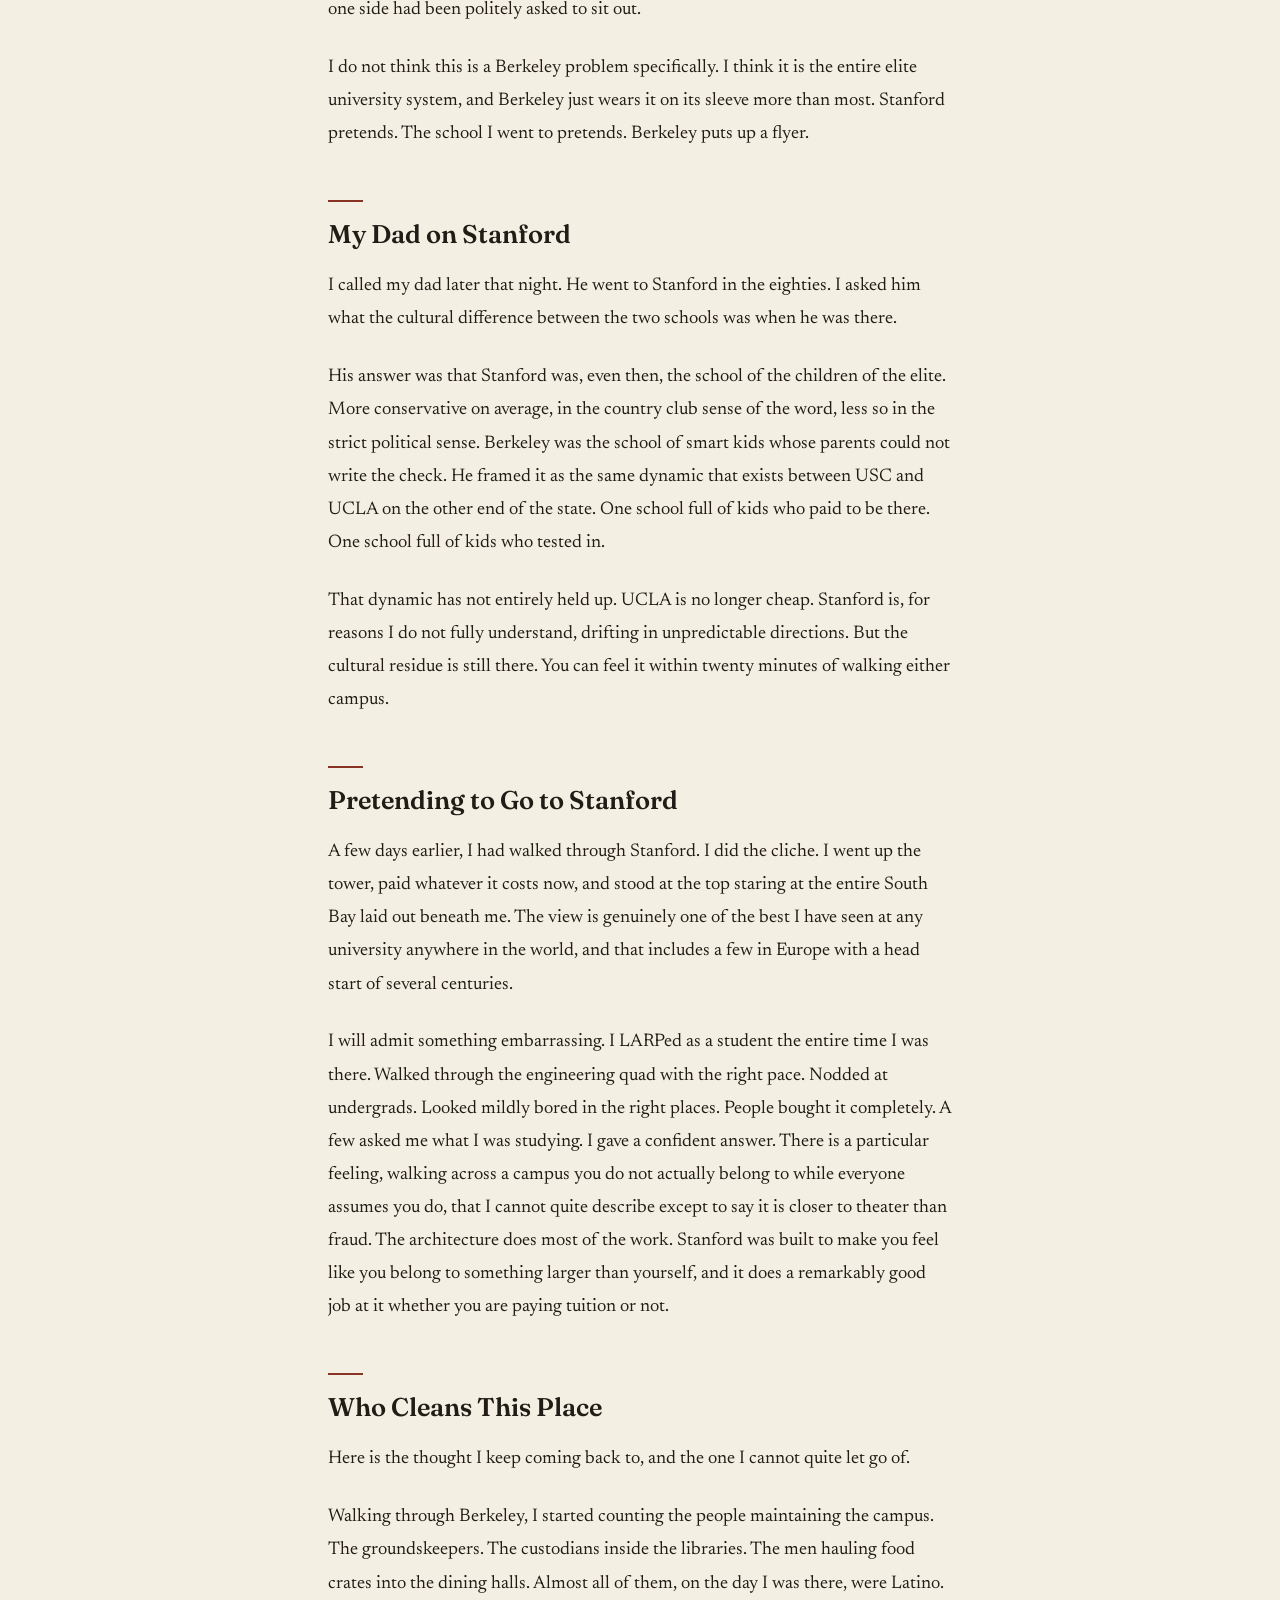
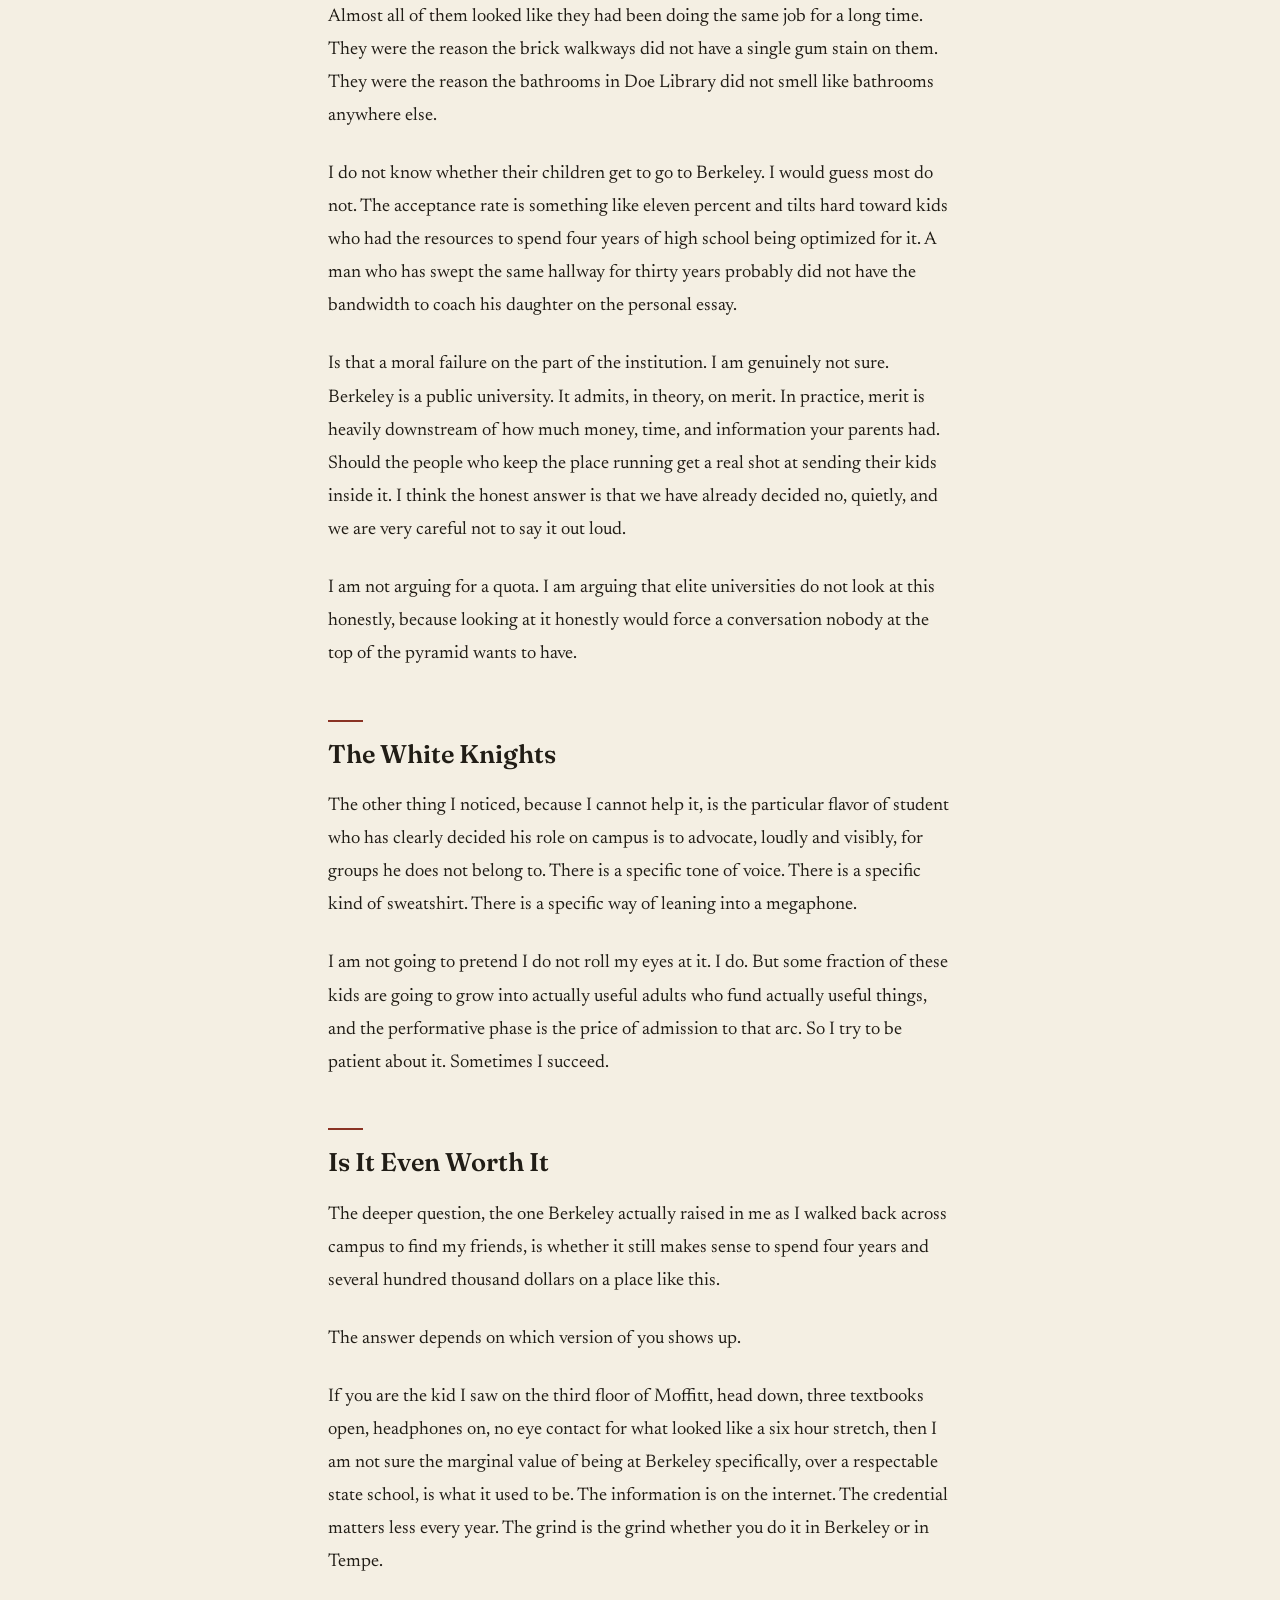
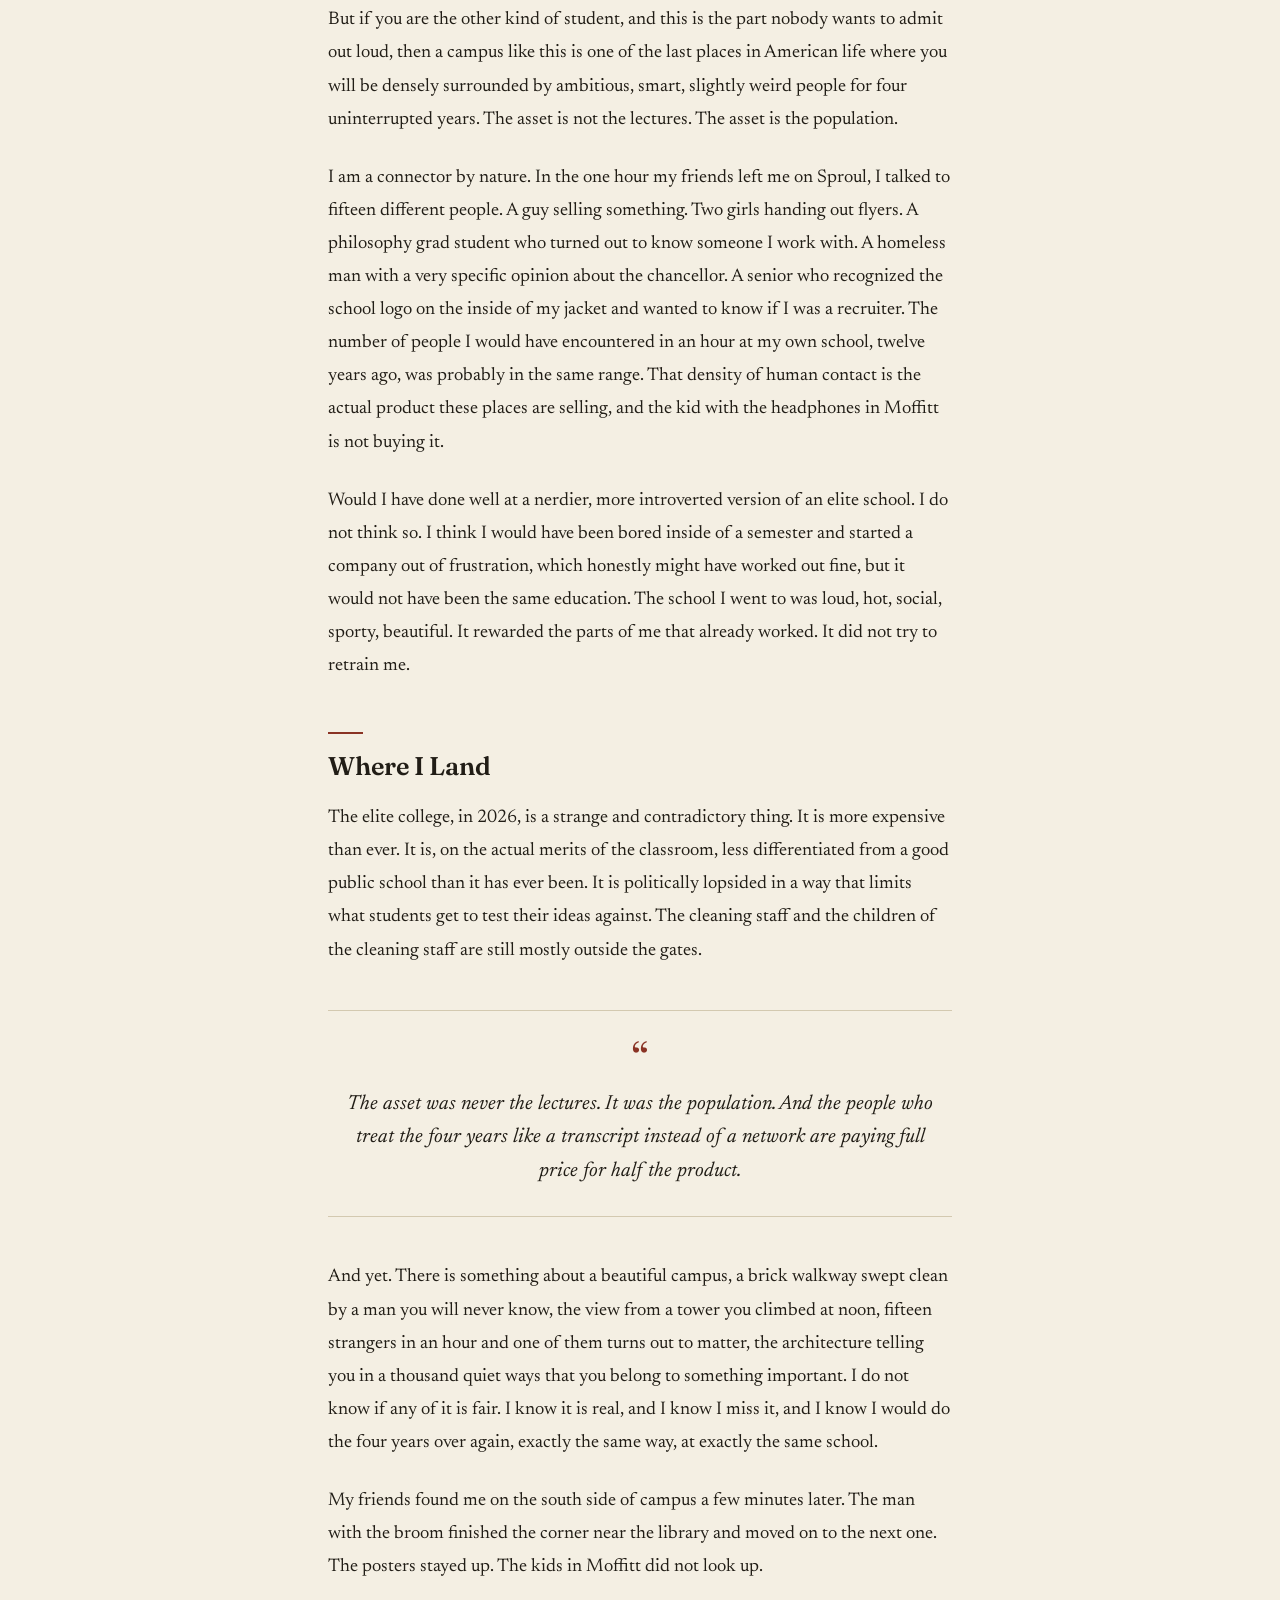
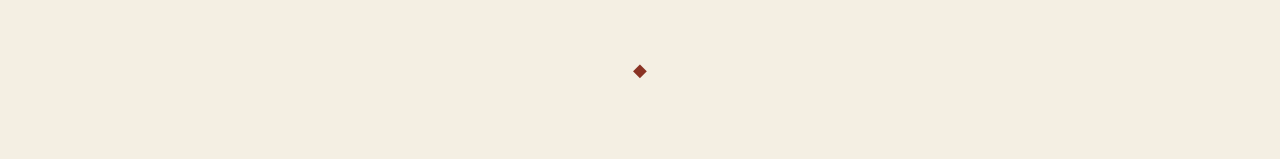
==== commit 86f4763d: "revert branding to JohnPierreBaptiste, redesign as editorial print aesthetic Co-Authored-By: Claude " ====
--- a/posts/afternoon-berkeley.html
+++ b/posts/afternoon-berkeley.html
@@ -3,15 +3,19 @@
 <head>
   <meta charset="UTF-8">
   <meta name="viewport" content="width=device-width, initial-scale=1.0">
-  <title>An Afternoon at Berkeley &mdash; LMET</title>
+  <title>An Afternoon at Berkeley &mdash; JohnPierreBaptiste</title>
   <meta name="description" content="Notes from a Saturday spent walking a campus I did not attend. On elite colleges, the people who clean them, the politics inside them, and whether any of it still makes sense.">
+  <meta name="theme-color" content="#f4efe3">
+  <link rel="preconnect" href="https://fonts.googleapis.com">
+  <link rel="preconnect" href="https://fonts.gstatic.com" crossorigin>
+  <link href="https://fonts.googleapis.com/css2?family=Fraunces:ital,opsz,wght@0,9..144,400..700;1,9..144,400..700&family=IBM+Plex+Mono:wght@400;500&family=Newsreader:ital,opsz,wght@0,6..72,400..600;1,6..72,400..600&display=swap" rel="stylesheet">
   <link rel="stylesheet" href="../styles.css">
-  <link rel="icon" href="data:image/svg+xml,<svg xmlns='http://www.w3.org/2000/svg' viewBox='0 0 100 100'><text y='.9em' font-size='90'>&#9670;</text></svg>">
+  <link rel="icon" href="data:image/svg+xml,<svg xmlns='http://www.w3.org/2000/svg' viewBox='0 0 100 100'><text y='.9em' font-size='90' fill='%238a3324'>&#10070;</text></svg>">
 </head>
 <body>
   <nav class="post-nav">
     <a href="../index.html" class="post-back">&larr; Back</a>
-    <a href="../index.html" class="nav-logo">LMET</a>
+    <a href="../index.html" class="nav-logo">JPB</a>
   </nav>
   <article>
     <header class="post-header container">
--- a/styles.css
+++ b/styles.css
@@ -1,20 +1,20 @@
-/* ========================================
-   LMET — Personal Site
-   ======================================== */
-
-@import url('https://fonts.googleapis.com/css2?family=Cormorant+Garamond:ital,wght@0,300;0,400;0,500;0,600;1,300;1,400&family=JetBrains+Mono:wght@300;400;500&display=swap');
+/* ============================================================
+   JohnPierreBaptiste — Personal Site
+   A small print shop on the web. Warm paper, ink, one red.
+   Set in Fraunces, Newsreader & IBM Plex Mono.
+   ============================================================ */
 
 :root {
-  --black: #0a0a0a;
-  --off-black: #111111;
-  --dark-gray: #1a1a1a;
-  --mid-gray: #888888;
-  --light-gray: #cccccc;
-  --off-white: #e8e4df;
-  --accent: #c9a84c;
-  --accent-dim: rgba(201, 168, 76, 0.15);
-  --font-serif: 'Cormorant Garamond', Georgia, serif;
-  --font-mono: 'JetBrains Mono', 'SF Mono', monospace;
+  --paper: #f4efe3;
+  --paper-deep: #ece4d2;
+  --ink: #211d16;
+  --ink-soft: #6b6353;
+  --rule: #d3c9b0;
+  --accent: #8a3324;
+  --display: 'Fraunces', Georgia, 'Times New Roman', serif;
+  --serif: 'Newsreader', Georgia, 'Times New Roman', serif;
+  --mono: 'IBM Plex Mono', 'SF Mono', Menlo, monospace;
+  --measure: 42rem;
 }
 
 *, *::before, *::after {
@@ -23,518 +23,596 @@
   box-sizing: border-box;
 }
 
+html {
+  background: var(--paper);
+  scroll-behavior: smooth;
+  -webkit-text-size-adjust: 100%;
+}
+
+body {
+  font-family: var(--serif);
+  font-size: 1.0625rem;
+  line-height: 1.7;
+  color: var(--ink);
+  background: var(--paper);
+  -webkit-font-smoothing: antialiased;
+}
+
+/* Faint paper grain over everything */
+body::after {
+  content: '';
+  position: fixed;
+  inset: 0;
+  z-index: 999;
+  pointer-events: none;
+  background-image: url("data:image/svg+xml,%3Csvg xmlns='http://www.w3.org/2000/svg' width='160' height='160'%3E%3Cfilter id='n'%3E%3CfeTurbulence type='fractalNoise' baseFrequency='0.65' numOctaves='2' stitchTiles='stitch'/%3E%3C/filter%3E%3Crect width='160' height='160' filter='url(%23n)' opacity='0.05'/%3E%3C/svg%3E");
+}
+
 ::selection {
   background: var(--accent);
-  color: var(--black);
-}
-
-html {
-  scroll-behavior: smooth;
-  font-size: 16px;
-}
-
-body {
-  background: var(--black);
-  color: var(--off-white);
-  font-family: var(--font-mono);
-  font-weight: 300;
-  line-height: 1.7;
-  overflow-x: hidden;
-  -webkit-font-smoothing: antialiased;
-  -moz-osx-font-smoothing: grayscale;
-}
-
-/* ---- Scrollbar ---- */
-::-webkit-scrollbar { width: 4px; }
-::-webkit-scrollbar-track { background: var(--black); }
-::-webkit-scrollbar-thumb { background: var(--accent); border-radius: 2px; }
-
-/* ---- Layout ---- */
+  color: var(--paper);
+}
+
+a {
+  color: inherit;
+  text-decoration: none;
+}
+
+a:focus-visible {
+  outline: 2px solid var(--accent);
+  outline-offset: 3px;
+}
+
 .container {
-  max-width: 900px;
+  max-width: 64rem;
   margin: 0 auto;
-  padding: 0 2rem;
-}
+  padding: 0 1.5rem;
+}
+
+/* ------------------------------------------------------------
+   Masthead (index)
+   ------------------------------------------------------------ */
+
+.masthead {
+  max-width: 64rem;
+  margin: 0 auto;
+  padding: 2.75rem 1.5rem 0;
+  text-align: center;
+}
+
+.masthead-top {
+  display: flex;
+  justify-content: space-between;
+  align-items: baseline;
+  padding-bottom: 0.6rem;
+  border-bottom: 1px solid var(--ink);
+  font-family: var(--mono);
+  font-size: 0.62rem;
+  letter-spacing: 0.22em;
+  text-transform: uppercase;
+  color: var(--ink-soft);
+}
+
+.masthead-top .masthead-mark {
+  color: var(--accent);
+  font-size: 0.8rem;
+  letter-spacing: 0;
+}
+
+.masthead-name {
+  font-family: var(--display);
+  font-size: clamp(2.5rem, 7.5vw, 5.5rem);
+  font-weight: 600;
+  letter-spacing: -0.015em;
+  line-height: 1.05;
+  padding: 2.6rem 0 0.9rem;
+}
+
+.masthead-tagline {
+  font-style: italic;
+  font-size: 1.2rem;
+  color: var(--ink-soft);
+  padding-bottom: 2.4rem;
+}
+
+.masthead-rule {
+  border-top: 3px solid var(--ink);
+}
+
+.masthead-rule::after {
+  content: '';
+  display: block;
+  border-top: 1px solid var(--ink);
+  margin-top: 3px;
+}
+
+.masthead-nav {
+  display: flex;
+  justify-content: center;
+  gap: 2.4rem;
+  padding: 0.9rem 0;
+  border-bottom: 1px solid var(--rule);
+  font-family: var(--mono);
+  font-size: 0.68rem;
+  letter-spacing: 0.18em;
+  text-transform: uppercase;
+}
+
+.masthead-nav a {
+  transition: color 0.15s ease;
+}
+
+.masthead-nav a:hover {
+  color: var(--accent);
+}
+
+/* ------------------------------------------------------------
+   Sections
+   ------------------------------------------------------------ */
 
 section {
-  padding: 8rem 0;
-  position: relative;
-}
-
-/* ---- Reveal Animation ---- */
-.reveal {
-  opacity: 0;
-  transform: translateY(30px);
-  transition: opacity 0.8s cubic-bezier(0.16, 1, 0.3, 1),
-              transform 0.8s cubic-bezier(0.16, 1, 0.3, 1);
-}
-
-.reveal.visible {
-  opacity: 1;
-  transform: translateY(0);
-}
-
-/* ---- Navigation ---- */
-.nav {
+  padding: 4.25rem 0 0;
+}
+
+.section-head {
+  display: flex;
+  align-items: baseline;
+  gap: 1.1rem;
+  margin-bottom: 2.4rem;
+}
+
+.section-no {
+  font-family: var(--mono);
+  font-size: 0.7rem;
+  color: var(--accent);
+  letter-spacing: 0.08em;
+  white-space: nowrap;
+}
+
+.section-label {
+  font-family: var(--mono);
+  font-size: 0.72rem;
+  font-weight: 500;
+  letter-spacing: 0.24em;
+  text-transform: uppercase;
+  color: var(--ink);
+}
+
+.section-head::after {
+  content: '';
+  flex: 1;
+  border-top: 1px solid var(--rule);
+  transform: translateY(-0.25em);
+}
+
+/* ------------------------------------------------------------
+   About
+   ------------------------------------------------------------ */
+
+.about-text {
+  font-size: 1.28rem;
+  line-height: 1.75;
+  max-width: 46rem;
+}
+
+.about-text strong {
+  font-family: var(--display);
+  font-weight: 600;
+}
+
+.ornament {
+  text-align: center;
+  color: var(--accent);
+  font-size: 1.3rem;
+  padding-top: 2.6rem;
+}
+
+/* ------------------------------------------------------------
+   Work — ruled ledger rows
+   ------------------------------------------------------------ */
+
+.work-list {
+  border-top: 2px solid var(--ink);
+}
+
+.work-row {
+  display: grid;
+  grid-template-columns: 3rem 15rem 1fr;
+  gap: 1.4rem;
+  padding: 1.5rem 0.25rem;
+  border-bottom: 1px solid var(--rule);
+}
+
+.work-no {
+  font-family: var(--mono);
+  font-size: 0.72rem;
+  color: var(--ink-soft);
+  padding-top: 0.4rem;
+}
+
+.work-category {
+  font-family: var(--display);
+  font-size: 1.22rem;
+  font-weight: 600;
+  line-height: 1.3;
+}
+
+.work-description {
+  font-size: 1rem;
+  line-height: 1.65;
+  color: var(--ink-soft);
+}
+
+/* ------------------------------------------------------------
+   Writing — table of contents with dot leaders
+   ------------------------------------------------------------ */
+
+.toc {
+  border-top: 2px solid var(--ink);
+}
+
+.toc-item {
+  display: flex;
+  align-items: baseline;
+  gap: 0.95rem;
+  padding: 1.15rem 0.4rem;
+  border-bottom: 1px solid var(--rule);
+  transition: background 0.15s ease;
+}
+
+.toc-item:hover {
+  background: var(--paper-deep);
+}
+
+.toc-no {
+  font-family: var(--mono);
+  font-size: 0.7rem;
+  color: var(--ink-soft);
+  min-width: 1.6rem;
+}
+
+.toc-title {
+  font-family: var(--display);
+  font-size: 1.17rem;
+  font-weight: 500;
+  line-height: 1.35;
+}
+
+.toc-item:hover .toc-title {
+  color: var(--accent);
+  font-style: italic;
+}
+
+.toc-leader {
+  flex: 1;
+  min-width: 2rem;
+  border-bottom: 2px dotted var(--rule);
+  transform: translateY(-0.3em);
+}
+
+.toc-item:hover .toc-leader {
+  border-color: var(--accent);
+}
+
+.toc-date {
+  font-family: var(--mono);
+  font-size: 0.66rem;
+  letter-spacing: 0.1em;
+  text-transform: uppercase;
+  color: var(--ink-soft);
+  white-space: nowrap;
+}
+
+/* ------------------------------------------------------------
+   Footer
+   ------------------------------------------------------------ */
+
+.footer {
+  margin-top: 5rem;
+  padding: 0 1.5rem 3.25rem;
+  text-align: center;
+}
+
+.footer-rule {
+  max-width: 64rem;
+  margin: 0 auto 2.4rem;
+  border-top: 1px solid var(--ink);
+}
+
+.footer-rule::after {
+  content: '';
+  display: block;
+  border-top: 3px solid var(--ink);
+  margin-top: 3px;
+}
+
+.footer-mark {
+  color: var(--accent);
+  font-size: 1.1rem;
+  margin-bottom: 1.5rem;
+}
+
+.footer-links {
+  display: flex;
+  justify-content: center;
+  gap: 2.2rem;
+  margin-bottom: 1.4rem;
+  font-family: var(--mono);
+  font-size: 0.68rem;
+  letter-spacing: 0.18em;
+  text-transform: uppercase;
+}
+
+.footer-links a {
+  border-bottom: 1px dotted var(--rule);
+  padding-bottom: 2px;
+  transition: color 0.15s ease, border-color 0.15s ease;
+}
+
+.footer-links a:hover {
+  color: var(--accent);
+  border-color: var(--accent);
+}
+
+.footer-locations {
+  font-family: var(--mono);
+  font-size: 0.62rem;
+  letter-spacing: 0.26em;
+  text-transform: uppercase;
+  color: var(--ink-soft);
+  margin-bottom: 1.1rem;
+}
+
+.footer-colophon {
+  font-style: italic;
+  font-size: 0.85rem;
+  color: var(--ink-soft);
+}
+
+/* ------------------------------------------------------------
+   Essay pages
+   ------------------------------------------------------------ */
+
+.post-nav {
+  max-width: 64rem;
+  margin: 0 auto;
+  padding: 1.1rem 1.5rem;
+  display: flex;
+  justify-content: space-between;
+  align-items: center;
+  border-bottom: 1px solid var(--rule);
+}
+
+.post-back {
+  font-family: var(--mono);
+  font-size: 0.68rem;
+  letter-spacing: 0.16em;
+  text-transform: uppercase;
+  color: var(--ink-soft);
+  transition: color 0.15s ease;
+}
+
+.post-back:hover {
+  color: var(--accent);
+}
+
+.post-nav .nav-logo {
+  font-family: var(--display);
+  font-size: 1.05rem;
+  font-weight: 700;
+}
+
+.post-header {
+  max-width: 52rem;
+  margin: 0 auto;
+  padding: 4.25rem 1.5rem 0;
+  text-align: center;
+}
+
+.post-meta {
+  display: flex;
+  justify-content: center;
+  font-family: var(--mono);
+  font-size: 0.66rem;
+  letter-spacing: 0.2em;
+  text-transform: uppercase;
+  color: var(--ink-soft);
+  margin-bottom: 1.7rem;
+}
+
+.post-meta span + span::before {
+  content: '·';
+  margin: 0 0.9rem;
+  color: var(--accent);
+}
+
+.post-title {
+  font-family: var(--display);
+  font-size: clamp(2.1rem, 5vw, 3.3rem);
+  font-weight: 600;
+  letter-spacing: -0.01em;
+  line-height: 1.12;
+}
+
+.post-subtitle {
+  font-style: italic;
+  font-size: 1.22rem;
+  color: var(--ink-soft);
+  margin-top: 1.1rem;
+}
+
+.post-header::after {
+  content: '';
+  display: block;
+  width: 3.5rem;
+  border-top: 2px solid var(--accent);
+  margin: 2.5rem auto 0;
+}
+
+.post-body {
+  max-width: var(--measure);
+  margin: 0 auto;
+  padding: 2.6rem 1.5rem 1rem;
+  font-size: 1.15rem;
+  line-height: 1.8;
+}
+
+.post-body p {
+  margin-bottom: 1.55rem;
+}
+
+/* Drop cap on the opening paragraph */
+.post-body > p:first-child::first-letter {
+  font-family: var(--display);
+  font-weight: 600;
+  font-size: 3.4em;
+  float: left;
+  line-height: 0.8;
+  padding: 0.08em 0.12em 0 0;
+  color: var(--accent);
+}
+
+.post-body h2 {
+  font-family: var(--display);
+  font-size: 1.6rem;
+  font-weight: 600;
+  line-height: 1.25;
+  margin: 3.1rem 0 1.2rem;
+}
+
+.post-body h2::before {
+  content: '';
+  display: block;
+  width: 2.2rem;
+  border-top: 2px solid var(--accent);
+  margin-bottom: 1rem;
+}
+
+.post-body h3 {
+  font-family: var(--mono);
+  font-size: 0.78rem;
+  font-weight: 500;
+  letter-spacing: 0.16em;
+  text-transform: uppercase;
+  color: var(--accent);
+  margin: 2.4rem 0 1rem;
+}
+
+.post-body a {
+  color: var(--accent);
+  text-decoration: underline;
+  text-decoration-thickness: 1px;
+  text-underline-offset: 3px;
+}
+
+.post-body strong {
+  font-weight: 600;
+}
+
+.post-body ul,
+.post-body ol {
+  margin: 0 0 1.55rem 1.4rem;
+}
+
+.post-body li {
+  margin-bottom: 0.5rem;
+}
+
+/* Centered pull quote between hairlines */
+.post-body blockquote {
+  margin: 2.7rem 0;
+  padding: 1.7rem 0.5rem;
+  border-top: 1px solid var(--rule);
+  border-bottom: 1px solid var(--rule);
+  text-align: center;
+  font-style: italic;
+  font-size: 1.28rem;
+  line-height: 1.65;
+}
+
+.post-body blockquote::before {
+  content: '\201C';
+  display: block;
+  font-family: var(--display);
+  font-size: 2.6rem;
+  line-height: 1;
+  color: var(--accent);
+  margin-bottom: 0.5rem;
+  font-style: normal;
+}
+
+.post-body blockquote p {
+  margin: 0;
+  font-size: inherit;
+}
+
+.post-end-mark {
+  text-align: center;
+  padding: 2rem 0 4.5rem;
+  color: var(--accent);
+  font-size: 1.15rem;
+}
+
+/* Reading progress hairline (injected by script.js) */
+#reading-progress {
   position: fixed;
   top: 0;
   left: 0;
-  right: 0;
-  z-index: 100;
-  padding: 1.5rem 2rem;
-  display: flex;
-  justify-content: space-between;
-  align-items: center;
-  transition: background 0.4s ease, backdrop-filter 0.4s ease;
-}
-
-.nav.scrolled {
-  background: rgba(10, 10, 10, 0.85);
-  backdrop-filter: blur(20px);
-  -webkit-backdrop-filter: blur(20px);
-}
-
-.nav-logo {
-  font-family: var(--font-serif);
-  font-size: 1.1rem;
-  font-weight: 400;
-  color: var(--off-white);
-  text-decoration: none;
-  letter-spacing: 0.02em;
-}
-
-.nav-links {
-  display: flex;
-  gap: 2rem;
-  list-style: none;
-}
-
-.nav-links a {
-  font-family: var(--font-mono);
-  font-size: 0.7rem;
-  font-weight: 400;
-  color: var(--mid-gray);
-  text-decoration: none;
-  text-transform: uppercase;
-  letter-spacing: 0.15em;
-  transition: color 0.3s ease;
-}
-
-.nav-links a:hover {
-  color: var(--accent);
-}
-
-/* ---- Hero ---- */
-.hero {
-  height: 100vh;
-  display: flex;
-  flex-direction: column;
-  justify-content: center;
-  align-items: center;
-  text-align: center;
-  position: relative;
-}
-
-.hero-name {
-  font-family: var(--font-serif);
-  font-size: clamp(2.5rem, 7vw, 5.5rem);
-  font-weight: 300;
-  letter-spacing: 0.04em;
-  color: var(--off-white);
-  line-height: 1.1;
-  margin-bottom: 1.5rem;
-  opacity: 0;
-  transform: translateY(20px);
-  animation: heroFadeIn 1.2s cubic-bezier(0.16, 1, 0.3, 1) 0.3s forwards;
-}
-
-.hero-tagline {
-  font-family: var(--font-mono);
-  font-size: clamp(0.75rem, 1.5vw, 0.9rem);
-  font-weight: 300;
-  color: var(--mid-gray);
-  letter-spacing: 0.3em;
-  text-transform: uppercase;
-  opacity: 0;
-  transform: translateY(15px);
-  animation: heroFadeIn 1s cubic-bezier(0.16, 1, 0.3, 1) 0.7s forwards;
-}
-
-.hero-line {
-  width: 40px;
-  height: 1px;
+  width: 100%;
+  height: 2px;
   background: var(--accent);
-  margin: 2rem auto;
-  opacity: 0;
-  animation: heroFadeIn 1s cubic-bezier(0.16, 1, 0.3, 1) 1s forwards;
-}
-
-.scroll-indicator {
-  position: absolute;
-  bottom: 3rem;
-  left: 50%;
-  transform: translateX(-50%);
-  display: flex;
-  flex-direction: column;
-  align-items: center;
-  gap: 0.5rem;
-  opacity: 0;
-  animation: heroFadeIn 1s cubic-bezier(0.16, 1, 0.3, 1) 1.5s forwards;
-}
-
-.scroll-indicator span {
-  font-size: 0.6rem;
-  letter-spacing: 0.2em;
-  text-transform: uppercase;
-  color: var(--mid-gray);
-}
-
-.scroll-line {
-  width: 1px;
-  height: 40px;
-  background: linear-gradient(to bottom, var(--accent), transparent);
-  animation: scrollPulse 2s ease-in-out infinite;
-}
-
-@keyframes heroFadeIn {
-  to { opacity: 1; transform: translateY(0); }
-}
-
-@keyframes scrollPulse {
-  0%, 100% { opacity: 0.3; transform: scaleY(0.6); }
-  50% { opacity: 1; transform: scaleY(1); }
-}
-
-/* ---- Section Headers ---- */
-.section-label {
-  font-family: var(--font-mono);
-  font-size: 0.65rem;
-  font-weight: 500;
-  letter-spacing: 0.3em;
-  text-transform: uppercase;
-  color: var(--accent);
-  margin-bottom: 3rem;
-}
-
-.section-divider {
-  width: 100%;
-  height: 1px;
-  background: linear-gradient(to right, var(--accent), transparent);
-  margin-bottom: 4rem;
-}
-
-/* ---- About ---- */
-.about-text {
-  font-family: var(--font-serif);
-  font-size: clamp(1.2rem, 2.5vw, 1.6rem);
-  font-weight: 300;
-  line-height: 1.8;
-  color: var(--light-gray);
-  max-width: 750px;
-}
-
-.about-text strong {
-  color: var(--off-white);
-  font-weight: 400;
-}
-
-/* ---- Work ---- */
-.work-grid {
-  display: grid;
-  gap: 0;
-}
-
-.work-item {
-  padding: 2.5rem 0;
-  border-bottom: 1px solid rgba(255, 255, 255, 0.06);
-  display: grid;
-  grid-template-columns: 200px 1fr;
-  gap: 2rem;
-  align-items: start;
-}
-
-.work-item:first-child {
-  border-top: 1px solid rgba(255, 255, 255, 0.06);
-}
-
-.work-category {
-  font-family: var(--font-mono);
-  font-size: 0.7rem;
-  font-weight: 500;
-  letter-spacing: 0.15em;
-  text-transform: uppercase;
-  color: var(--accent);
-  padding-top: 0.15rem;
-}
-
-.work-description {
-  font-family: var(--font-serif);
-  font-size: 1.15rem;
-  font-weight: 300;
-  color: var(--light-gray);
-  line-height: 1.7;
-}
-
-/* ---- Writing ---- */
-.writing-list {
-  display: grid;
-  gap: 0;
-}
-
-.writing-item {
-  display: block;
-  padding: 2rem 0;
-  border-bottom: 1px solid rgba(255, 255, 255, 0.06);
-  text-decoration: none;
-  transition: background 0.3s ease;
-  position: relative;
-}
-
-.writing-item:first-child {
-  border-top: 1px solid rgba(255, 255, 255, 0.06);
-}
-
-.writing-item:hover {
-  background: rgba(201, 168, 76, 0.03);
-}
-
-.writing-item:hover .writing-title {
-  color: var(--accent);
-}
-
-.writing-item:hover .writing-arrow {
-  opacity: 1;
-  transform: translateX(0);
-}
-
-.writing-meta {
-  font-family: var(--font-mono);
-  font-size: 0.65rem;
-  color: var(--mid-gray);
-  letter-spacing: 0.1em;
-  text-transform: uppercase;
-  margin-bottom: 0.5rem;
-  display: flex;
-  gap: 1.5rem;
-}
-
-.writing-title {
-  font-family: var(--font-serif);
-  font-size: clamp(1.1rem, 2vw, 1.4rem);
-  font-weight: 400;
-  color: var(--off-white);
-  line-height: 1.4;
-  transition: color 0.3s ease;
-  padding-right: 2rem;
-}
-
-.writing-arrow {
-  position: absolute;
-  right: 0;
-  top: 50%;
-  transform: translateX(-10px);
-  opacity: 0;
-  color: var(--accent);
-  font-size: 1.2rem;
-  transition: all 0.3s ease;
-}
-
-/* ---- Footer ---- */
-.footer {
-  padding: 4rem 0;
-  text-align: center;
-}
-
-.footer-icons {
-  display: flex;
-  justify-content: center;
-  gap: 2rem;
-  margin-bottom: 2rem;
-}
-
-.footer-icons a {
-  color: var(--mid-gray);
-  transition: color 0.3s ease;
-}
-
-.footer-icons a:hover {
-  color: var(--accent);
-}
-
-.footer-icons svg {
-  width: 20px;
-  height: 20px;
-}
-
-.footer-locations {
-  font-family: var(--font-mono);
-  font-size: 0.65rem;
-  letter-spacing: 0.3em;
-  text-transform: uppercase;
-  color: var(--mid-gray);
-}
-
-/* ---- Blog Post Page ---- */
-.post-nav {
-  position: fixed;
-  top: 0;
-  left: 0;
-  right: 0;
-  z-index: 100;
-  padding: 1.5rem 2rem;
-  display: flex;
-  justify-content: space-between;
-  align-items: center;
-  background: rgba(10, 10, 10, 0.85);
-  backdrop-filter: blur(20px);
-  -webkit-backdrop-filter: blur(20px);
-}
-
-.post-back {
-  font-family: var(--font-mono);
-  font-size: 0.7rem;
-  color: var(--mid-gray);
-  text-decoration: none;
-  letter-spacing: 0.1em;
-  text-transform: uppercase;
-  transition: color 0.3s ease;
-}
-
-.post-back:hover {
-  color: var(--accent);
-}
-
-.post-header {
-  padding-top: 10rem;
-  padding-bottom: 4rem;
-  max-width: 700px;
-  margin: 0 auto;
-}
-
-.post-meta {
-  font-family: var(--font-mono);
-  font-size: 0.65rem;
-  color: var(--mid-gray);
-  letter-spacing: 0.1em;
-  text-transform: uppercase;
-  margin-bottom: 1.5rem;
-  display: flex;
-  gap: 1.5rem;
-}
-
-.post-title {
-  font-family: var(--font-serif);
-  font-size: clamp(1.8rem, 4vw, 2.8rem);
-  font-weight: 300;
-  color: var(--off-white);
-  line-height: 1.3;
-}
-
-.post-subtitle {
-  font-family: var(--font-serif);
-  font-size: 1.05rem;
-  font-weight: 300;
-  font-style: italic;
-  color: var(--mid-gray);
-  line-height: 1.5;
-  margin-top: 1rem;
-}
-
-.post-body {
-  max-width: 700px;
-  margin: 0 auto;
-  padding-bottom: 6rem;
-}
-
-.post-body p {
-  font-family: var(--font-serif);
-  font-size: 1.15rem;
-  font-weight: 300;
-  line-height: 1.9;
-  color: var(--light-gray);
-  margin-bottom: 1.5rem;
-}
-
-.post-body h2 {
-  font-family: var(--font-serif);
-  font-size: 1.6rem;
-  font-weight: 400;
-  color: var(--off-white);
-  margin-top: 3rem;
-  margin-bottom: 1.5rem;
-}
-
-.post-body h3 {
-  font-family: var(--font-mono);
-  font-size: 0.8rem;
-  font-weight: 500;
-  letter-spacing: 0.15em;
-  text-transform: uppercase;
-  color: var(--accent);
-  margin-top: 2.5rem;
-  margin-bottom: 1rem;
-}
-
-.post-body blockquote {
-  border-left: 2px solid var(--accent);
-  padding-left: 1.5rem;
-  margin: 2rem 0;
-  font-style: italic;
-}
-
-.post-body blockquote p {
-  color: var(--off-white);
-}
-
-.post-body strong {
-  color: var(--off-white);
-  font-weight: 400;
-}
-
-.post-body ul, .post-body ol {
-  margin-bottom: 1.5rem;
-  padding-left: 1.5rem;
-}
-
-.post-body li {
-  font-family: var(--font-serif);
-  font-size: 1.15rem;
-  font-weight: 300;
-  line-height: 1.9;
-  color: var(--light-gray);
-  margin-bottom: 0.5rem;
-}
-
-.post-end-mark {
-  text-align: center;
-  margin-top: 4rem;
-  padding-top: 4rem;
-  border-top: 1px solid rgba(255, 255, 255, 0.06);
-}
-
-.post-end-mark span {
-  font-family: var(--font-serif);
-  font-size: 1.5rem;
-  color: var(--accent);
-}
-
-/* ---- Responsive ---- */
-@media (max-width: 768px) {
-  section { padding: 5rem 0; }
-
-  .nav-links { display: none; }
-
-  .work-item {
-    grid-template-columns: 1fr;
-    gap: 0.5rem;
-  }
-
-  .container { padding: 0 1.5rem; }
-
-  .post-header { padding-top: 7rem; }
-}
-
-@media (max-width: 480px) {
-  .hero-name { letter-spacing: 0.02em; }
-  .hero-tagline { letter-spacing: 0.15em; }
-}
+  transform: scaleX(0);
+  transform-origin: 0 0;
+  z-index: 1000;
+}
+
+/* ------------------------------------------------------------
+   Smaller presses
+   ------------------------------------------------------------ */
+
+@media (max-width: 720px) {
+  .work-row {
+    grid-template-columns: 2.5rem 1fr;
+  }
+
+  .work-description {
+    grid-column: 2;
+  }
+}
+
+@media (max-width: 620px) {
+  section {
+    padding-top: 3.25rem;
+  }
+
+  .masthead-top {
+    font-size: 0.55rem;
+    letter-spacing: 0.14em;
+  }
+
+  .masthead-nav {
+    gap: 1.6rem;
+  }
+
+  .toc-item {
+    flex-wrap: wrap;
+  }
+
+  .toc-leader {
+    display: none;
+  }
+
+  .toc-date {
+    flex-basis: 100%;
+    padding-left: 2.55rem;
+    margin-top: 0.2rem;
+  }
+
+  .post-body {
+    font-size: 1.07rem;
+  }
+
+  .post-body > p:first-child::first-letter {
+    font-size: 3em;
+  }
+}
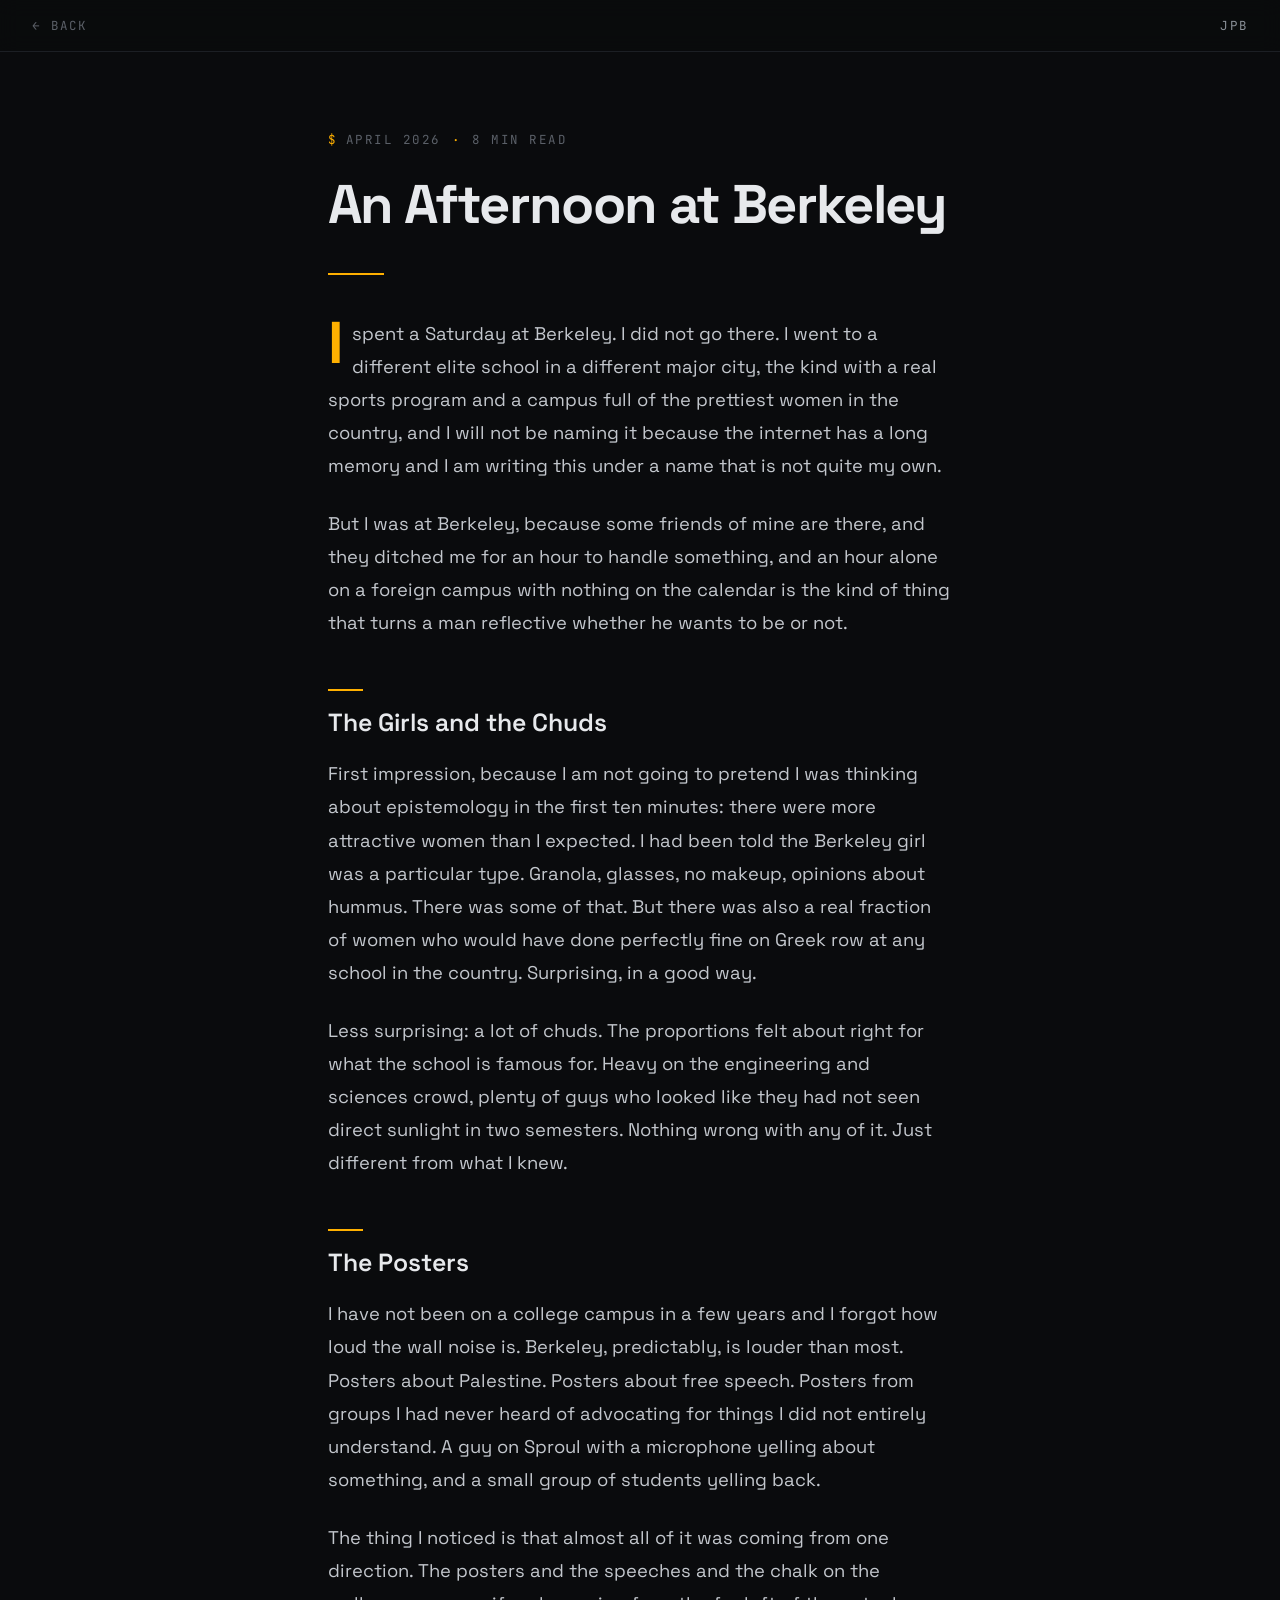
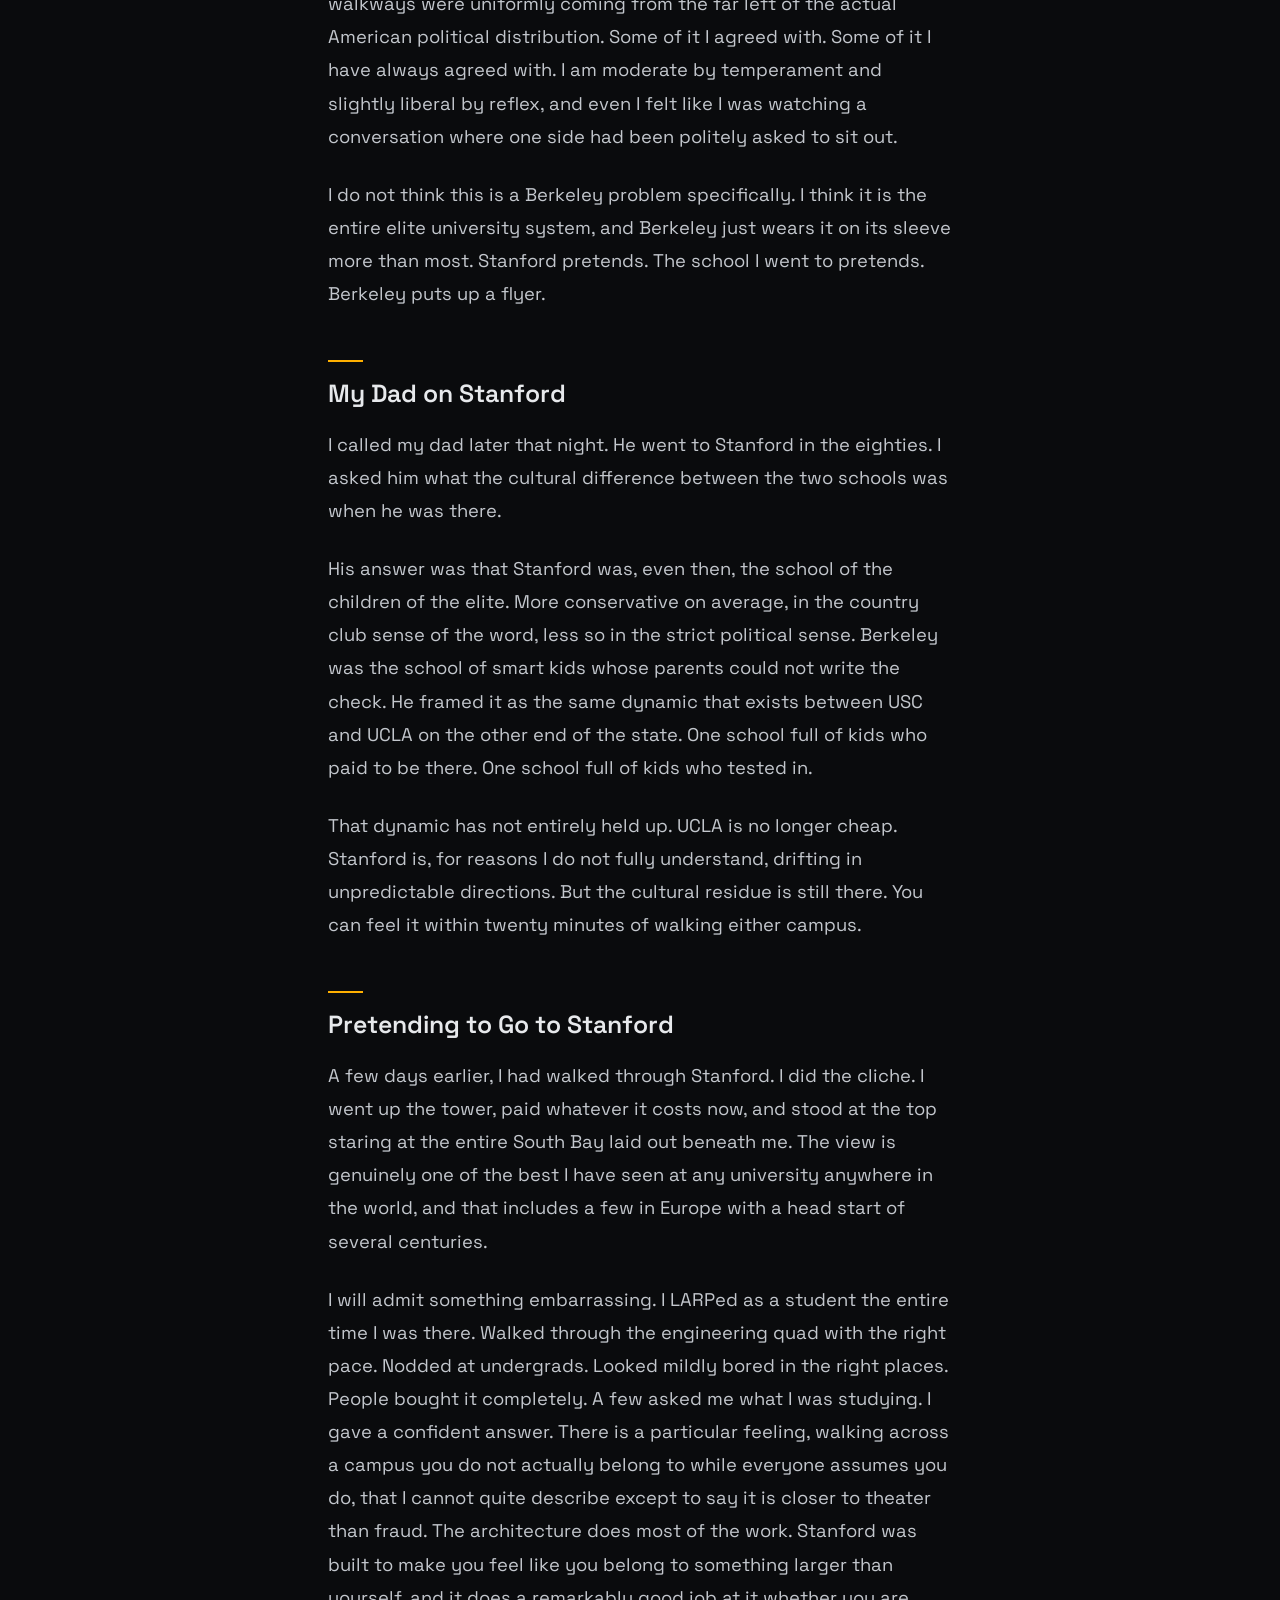
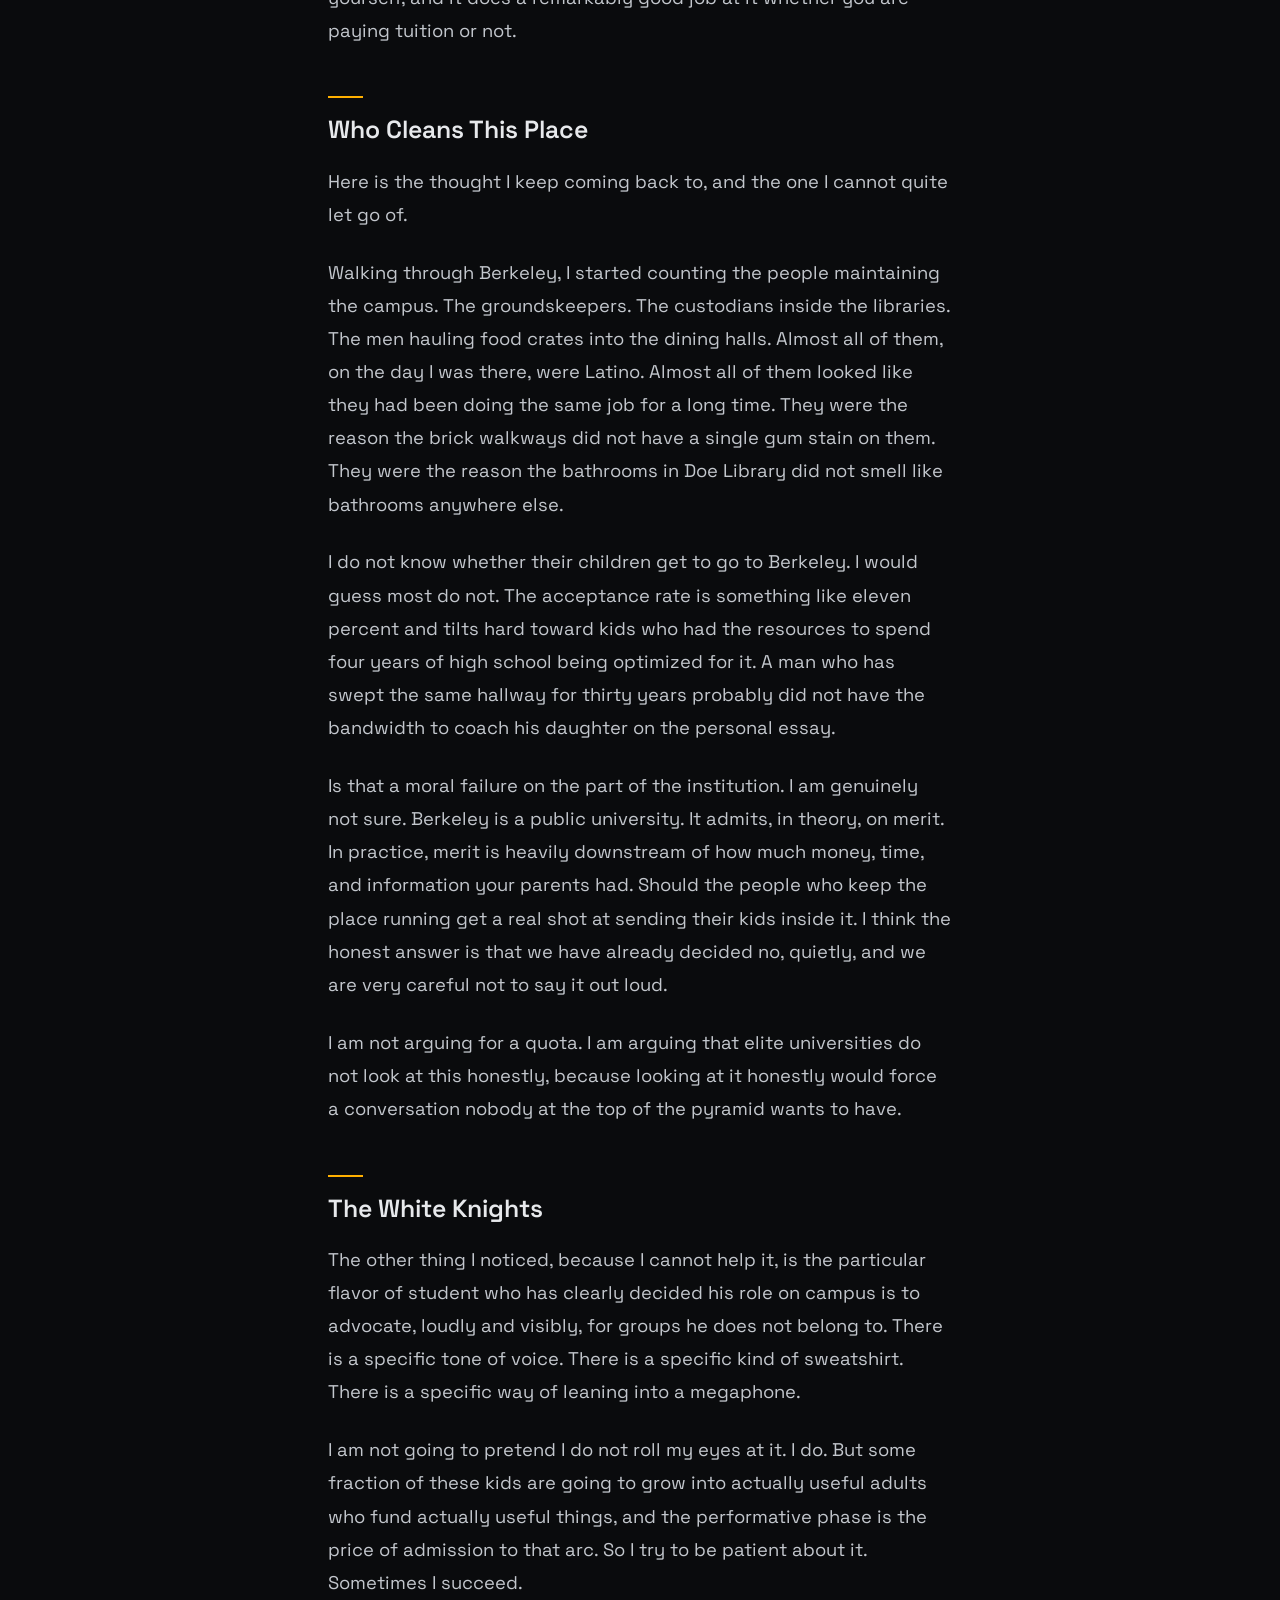
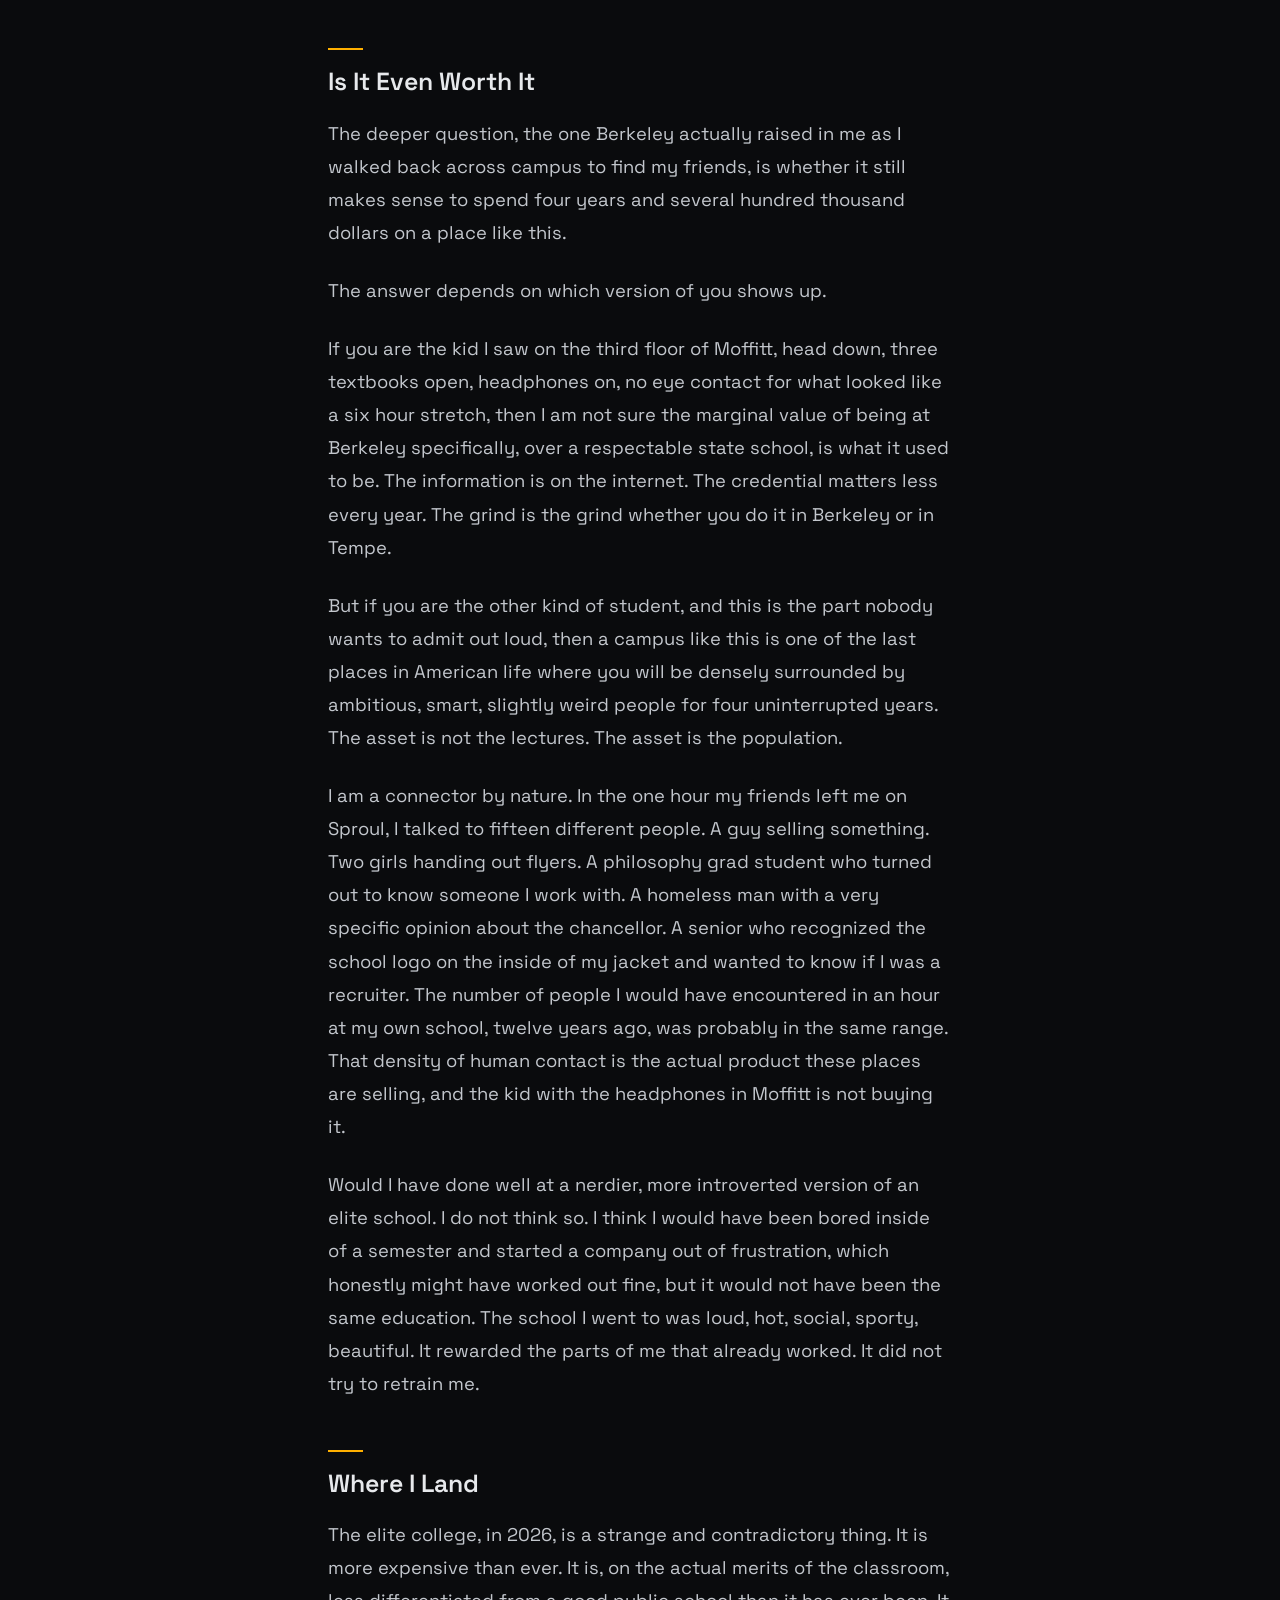
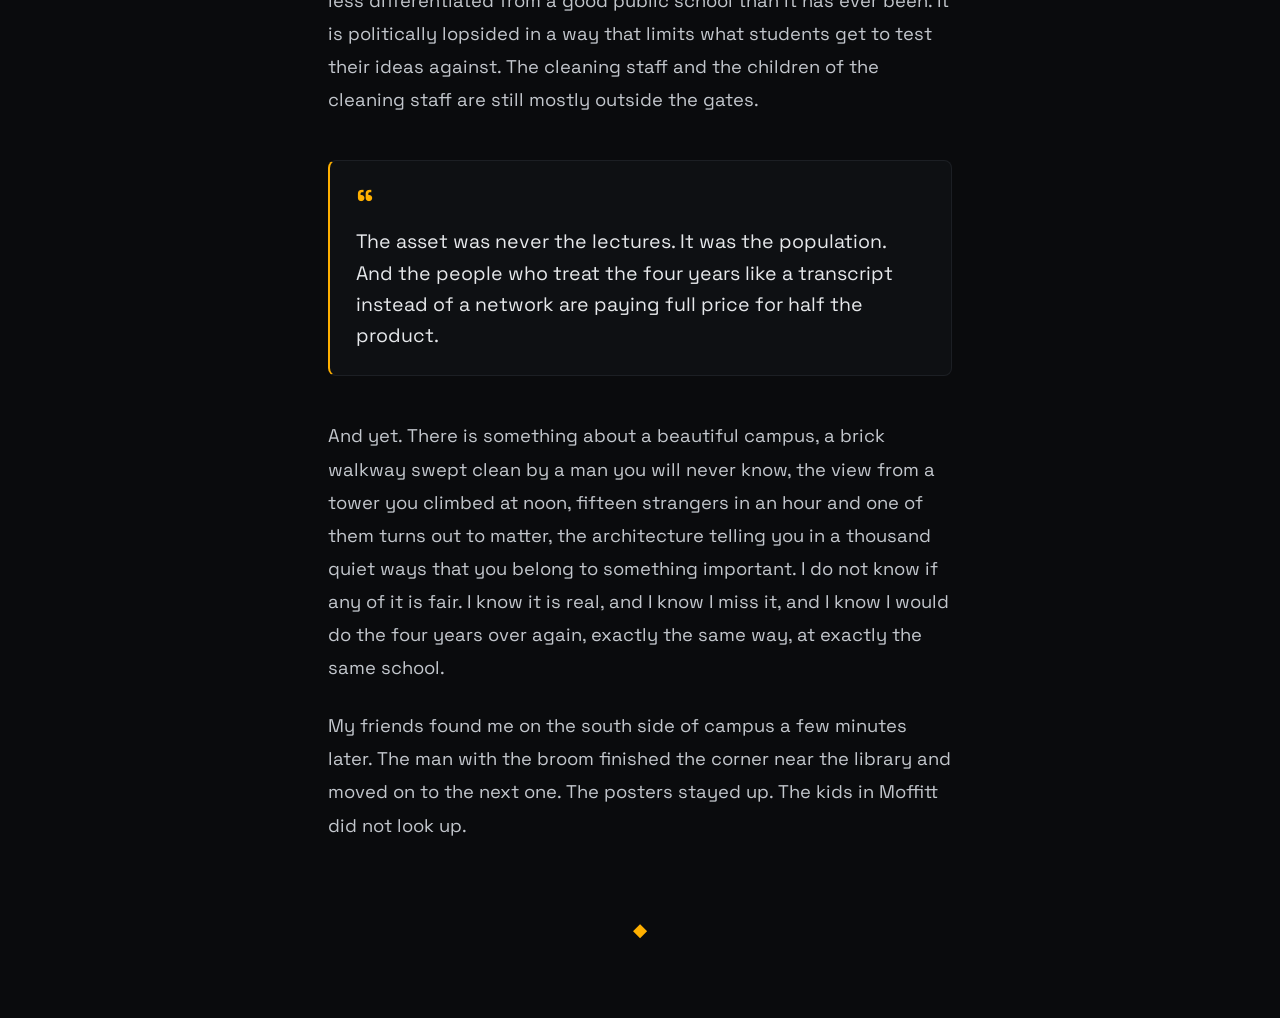
==== commit c975c73e: "reskin essay pages to match dark terminal homepage Rewrite styles.css as a dark theme (Space Grotesk" ====
--- a/posts/afternoon-berkeley.html
+++ b/posts/afternoon-berkeley.html
@@ -5,12 +5,12 @@
   <meta name="viewport" content="width=device-width, initial-scale=1.0">
   <title>An Afternoon at Berkeley &mdash; JohnPierreBaptiste</title>
   <meta name="description" content="Notes from a Saturday spent walking a campus I did not attend. On elite colleges, the people who clean them, the politics inside them, and whether any of it still makes sense.">
-  <meta name="theme-color" content="#f4efe3">
+  <meta name="theme-color" content="#0a0b0d">
   <link rel="preconnect" href="https://fonts.googleapis.com">
   <link rel="preconnect" href="https://fonts.gstatic.com" crossorigin>
-  <link href="https://fonts.googleapis.com/css2?family=Fraunces:ital,opsz,wght@0,9..144,400..700;1,9..144,400..700&family=IBM+Plex+Mono:wght@400;500&family=Newsreader:ital,opsz,wght@0,6..72,400..600;1,6..72,400..600&display=swap" rel="stylesheet">
+  <link href="https://fonts.googleapis.com/css2?family=Space+Grotesk:wght@400;500;600;700&family=JetBrains+Mono:wght@400;500;700&display=swap" rel="stylesheet">
   <link rel="stylesheet" href="../styles.css">
-  <link rel="icon" href="data:image/svg+xml,<svg xmlns='http://www.w3.org/2000/svg' viewBox='0 0 100 100'><text y='.9em' font-size='90' fill='%238a3324'>&#10070;</text></svg>">
+  <link rel="icon" href="data:image/svg+xml,<svg xmlns='http://www.w3.org/2000/svg' viewBox='0 0 100 100'><text y='.9em' font-size='90' fill='%23ffb000'>&#10070;</text></svg>">
 </head>
 <body>
   <nav class="post-nav">
--- a/styles.css
+++ b/styles.css
@@ -1,19 +1,21 @@
 /* ============================================================
-   JohnPierreBaptiste — Personal Site
-   A small print shop on the web. Warm paper, ink, one red.
-   Set in Fraunces, Newsreader & IBM Plex Mono.
+   John Pierre Baptiste — Essay pages
+   Dark terminal aesthetic, matched to the homepage.
+   Space Grotesk + JetBrains Mono, amber & green on near-black.
    ============================================================ */
 
 :root {
-  --paper: #f4efe3;
-  --paper-deep: #ece4d2;
-  --ink: #211d16;
-  --ink-soft: #6b6353;
-  --rule: #d3c9b0;
-  --accent: #8a3324;
-  --display: 'Fraunces', Georgia, 'Times New Roman', serif;
-  --serif: 'Newsreader', Georgia, 'Times New Roman', serif;
-  --mono: 'IBM Plex Mono', 'SF Mono', Menlo, monospace;
+  --bg: #0a0b0d;
+  --panel: #0e1013;
+  --line: #1c1f24;
+  --text: #e7e9ec;
+  --read: #c3c7cd;
+  --muted: #8a9098;
+  --dim: #5b6068;
+  --amber: #ffb000;
+  --green: #4ade80;
+  --mono: 'JetBrains Mono', ui-monospace, 'SF Mono', Menlo, monospace;
+  --sans: 'Space Grotesk', system-ui, sans-serif;
   --measure: 42rem;
 }
 
@@ -24,33 +26,24 @@
 }
 
 html {
-  background: var(--paper);
+  background: var(--bg);
   scroll-behavior: smooth;
   -webkit-text-size-adjust: 100%;
 }
 
 body {
-  font-family: var(--serif);
+  font-family: var(--sans);
   font-size: 1.0625rem;
   line-height: 1.7;
-  color: var(--ink);
-  background: var(--paper);
+  color: var(--text);
+  background: var(--bg);
   -webkit-font-smoothing: antialiased;
-}
-
-/* Faint paper grain over everything */
-body::after {
-  content: '';
-  position: fixed;
-  inset: 0;
-  z-index: 999;
-  pointer-events: none;
-  background-image: url("data:image/svg+xml,%3Csvg xmlns='http://www.w3.org/2000/svg' width='160' height='160'%3E%3Cfilter id='n'%3E%3CfeTurbulence type='fractalNoise' baseFrequency='0.65' numOctaves='2' stitchTiles='stitch'/%3E%3C/filter%3E%3Crect width='160' height='160' filter='url(%23n)' opacity='0.05'/%3E%3C/svg%3E");
+  text-rendering: optimizeLegibility;
 }
 
 ::selection {
-  background: var(--accent);
-  color: var(--paper);
+  background: var(--amber);
+  color: #0a0b0d;
 }
 
 a {
@@ -59,7 +52,7 @@
 }
 
 a:focus-visible {
-  outline: 2px solid var(--accent);
+  outline: 2px solid var(--amber);
   outline-offset: 3px;
 }
 
@@ -70,384 +63,108 @@
 }
 
 /* ------------------------------------------------------------
-   Masthead (index)
+   Top nav — mirrors the homepage topbar
    ------------------------------------------------------------ */
 
-.masthead {
-  max-width: 64rem;
-  margin: 0 auto;
-  padding: 2.75rem 1.5rem 0;
-  text-align: center;
-}
-
-.masthead-top {
-  display: flex;
-  justify-content: space-between;
-  align-items: baseline;
-  padding-bottom: 0.6rem;
-  border-bottom: 1px solid var(--ink);
-  font-family: var(--mono);
-  font-size: 0.62rem;
-  letter-spacing: 0.22em;
-  text-transform: uppercase;
-  color: var(--ink-soft);
-}
-
-.masthead-top .masthead-mark {
-  color: var(--accent);
-  font-size: 0.8rem;
-  letter-spacing: 0;
-}
-
-.masthead-name {
-  font-family: var(--display);
-  font-size: clamp(2.5rem, 7.5vw, 5.5rem);
-  font-weight: 600;
-  letter-spacing: -0.015em;
-  line-height: 1.05;
-  padding: 2.6rem 0 0.9rem;
-}
-
-.masthead-tagline {
-  font-style: italic;
-  font-size: 1.2rem;
-  color: var(--ink-soft);
-  padding-bottom: 2.4rem;
-}
-
-.masthead-rule {
-  border-top: 3px solid var(--ink);
-}
-
-.masthead-rule::after {
-  content: '';
-  display: block;
-  border-top: 1px solid var(--ink);
-  margin-top: 3px;
-}
-
-.masthead-nav {
-  display: flex;
-  justify-content: center;
-  gap: 2.4rem;
-  padding: 0.9rem 0;
-  border-bottom: 1px solid var(--rule);
-  font-family: var(--mono);
-  font-size: 0.68rem;
-  letter-spacing: 0.18em;
-  text-transform: uppercase;
-}
-
-.masthead-nav a {
-  transition: color 0.15s ease;
-}
-
-.masthead-nav a:hover {
-  color: var(--accent);
-}
-
-/* ------------------------------------------------------------
-   Sections
-   ------------------------------------------------------------ */
-
-section {
-  padding: 4.25rem 0 0;
-}
-
-.section-head {
-  display: flex;
-  align-items: baseline;
-  gap: 1.1rem;
-  margin-bottom: 2.4rem;
-}
-
-.section-no {
-  font-family: var(--mono);
-  font-size: 0.7rem;
-  color: var(--accent);
-  letter-spacing: 0.08em;
-  white-space: nowrap;
-}
-
-.section-label {
-  font-family: var(--mono);
-  font-size: 0.72rem;
-  font-weight: 500;
-  letter-spacing: 0.24em;
-  text-transform: uppercase;
-  color: var(--ink);
-}
-
-.section-head::after {
-  content: '';
-  flex: 1;
-  border-top: 1px solid var(--rule);
-  transform: translateY(-0.25em);
-}
-
-/* ------------------------------------------------------------
-   About
-   ------------------------------------------------------------ */
-
-.about-text {
-  font-size: 1.28rem;
-  line-height: 1.75;
-  max-width: 46rem;
-}
-
-.about-text strong {
-  font-family: var(--display);
-  font-weight: 600;
-}
-
-.ornament {
-  text-align: center;
-  color: var(--accent);
-  font-size: 1.3rem;
-  padding-top: 2.6rem;
-}
-
-/* ------------------------------------------------------------
-   Work — ruled ledger rows
-   ------------------------------------------------------------ */
-
-.work-list {
-  border-top: 2px solid var(--ink);
-}
-
-.work-row {
-  display: grid;
-  grid-template-columns: 3rem 15rem 1fr;
-  gap: 1.4rem;
-  padding: 1.5rem 0.25rem;
-  border-bottom: 1px solid var(--rule);
-}
-
-.work-no {
-  font-family: var(--mono);
-  font-size: 0.72rem;
-  color: var(--ink-soft);
-  padding-top: 0.4rem;
-}
-
-.work-category {
-  font-family: var(--display);
-  font-size: 1.22rem;
-  font-weight: 600;
-  line-height: 1.3;
-}
-
-.work-description {
-  font-size: 1rem;
-  line-height: 1.65;
-  color: var(--ink-soft);
-}
-
-/* ------------------------------------------------------------
-   Writing — table of contents with dot leaders
-   ------------------------------------------------------------ */
-
-.toc {
-  border-top: 2px solid var(--ink);
-}
-
-.toc-item {
-  display: flex;
-  align-items: baseline;
-  gap: 0.95rem;
-  padding: 1.15rem 0.4rem;
-  border-bottom: 1px solid var(--rule);
-  transition: background 0.15s ease;
-}
-
-.toc-item:hover {
-  background: var(--paper-deep);
-}
-
-.toc-no {
-  font-family: var(--mono);
-  font-size: 0.7rem;
-  color: var(--ink-soft);
-  min-width: 1.6rem;
-}
-
-.toc-title {
-  font-family: var(--display);
-  font-size: 1.17rem;
-  font-weight: 500;
-  line-height: 1.35;
-}
-
-.toc-item:hover .toc-title {
-  color: var(--accent);
-  font-style: italic;
-}
-
-.toc-leader {
-  flex: 1;
-  min-width: 2rem;
-  border-bottom: 2px dotted var(--rule);
-  transform: translateY(-0.3em);
-}
-
-.toc-item:hover .toc-leader {
-  border-color: var(--accent);
-}
-
-.toc-date {
-  font-family: var(--mono);
-  font-size: 0.66rem;
-  letter-spacing: 0.1em;
-  text-transform: uppercase;
-  color: var(--ink-soft);
-  white-space: nowrap;
-}
-
-/* ------------------------------------------------------------
-   Footer
-   ------------------------------------------------------------ */
-
-.footer {
-  margin-top: 5rem;
-  padding: 0 1.5rem 3.25rem;
-  text-align: center;
-}
-
-.footer-rule {
-  max-width: 64rem;
-  margin: 0 auto 2.4rem;
-  border-top: 1px solid var(--ink);
-}
-
-.footer-rule::after {
-  content: '';
-  display: block;
-  border-top: 3px solid var(--ink);
-  margin-top: 3px;
-}
-
-.footer-mark {
-  color: var(--accent);
-  font-size: 1.1rem;
-  margin-bottom: 1.5rem;
-}
-
-.footer-links {
-  display: flex;
-  justify-content: center;
-  gap: 2.2rem;
-  margin-bottom: 1.4rem;
-  font-family: var(--mono);
-  font-size: 0.68rem;
-  letter-spacing: 0.18em;
-  text-transform: uppercase;
-}
-
-.footer-links a {
-  border-bottom: 1px dotted var(--rule);
-  padding-bottom: 2px;
-  transition: color 0.15s ease, border-color 0.15s ease;
-}
-
-.footer-links a:hover {
-  color: var(--accent);
-  border-color: var(--accent);
-}
-
-.footer-locations {
-  font-family: var(--mono);
-  font-size: 0.62rem;
-  letter-spacing: 0.26em;
-  text-transform: uppercase;
-  color: var(--ink-soft);
-  margin-bottom: 1.1rem;
-}
-
-.footer-colophon {
-  font-style: italic;
-  font-size: 0.85rem;
-  color: var(--ink-soft);
-}
-
-/* ------------------------------------------------------------
-   Essay pages
-   ------------------------------------------------------------ */
-
 .post-nav {
-  max-width: 64rem;
-  margin: 0 auto;
-  padding: 1.1rem 1.5rem;
+  position: sticky;
+  top: 0;
+  z-index: 20;
   display: flex;
   justify-content: space-between;
   align-items: center;
-  border-bottom: 1px solid var(--rule);
+  padding: 15px 32px;
+  border-bottom: 1px solid var(--line);
+  background: rgba(10, 11, 13, 0.82);
+  backdrop-filter: blur(10px);
+  -webkit-backdrop-filter: blur(10px);
 }
 
 .post-back {
   font-family: var(--mono);
-  font-size: 0.68rem;
-  letter-spacing: 0.16em;
+  font-size: 12.5px;
+  letter-spacing: 0.1em;
   text-transform: uppercase;
-  color: var(--ink-soft);
+  color: var(--dim);
   transition: color 0.15s ease;
 }
 
 .post-back:hover {
-  color: var(--accent);
+  color: var(--amber);
 }
 
 .post-nav .nav-logo {
-  font-family: var(--display);
-  font-size: 1.05rem;
-  font-weight: 700;
-}
+  font-family: var(--mono);
+  font-size: 12.5px;
+  letter-spacing: 0.1em;
+  color: var(--muted);
+  transition: color 0.15s ease;
+}
+
+.post-nav .nav-logo:hover {
+  color: var(--amber);
+}
+
+/* ------------------------------------------------------------
+   Essay header
+   ------------------------------------------------------------ */
 
 .post-header {
-  max-width: 52rem;
+  max-width: var(--measure);
   margin: 0 auto;
-  padding: 4.25rem 1.5rem 0;
-  text-align: center;
+  padding: clamp(3rem, 6vw, 5rem) 1.5rem 0;
 }
 
 .post-meta {
   display: flex;
-  justify-content: center;
-  font-family: var(--mono);
-  font-size: 0.66rem;
-  letter-spacing: 0.2em;
+  font-family: var(--mono);
+  font-size: 12.5px;
+  letter-spacing: 0.12em;
   text-transform: uppercase;
-  color: var(--ink-soft);
-  margin-bottom: 1.7rem;
+  color: var(--dim);
+  margin-bottom: 1.6rem;
+}
+
+.post-meta::before {
+  content: '$ ';
+  color: var(--amber);
+  margin-right: 0.5rem;
 }
 
 .post-meta span + span::before {
   content: '·';
-  margin: 0 0.9rem;
-  color: var(--accent);
+  margin: 0 0.7rem;
+  color: var(--amber);
 }
 
 .post-title {
-  font-family: var(--display);
-  font-size: clamp(2.1rem, 5vw, 3.3rem);
-  font-weight: 600;
-  letter-spacing: -0.01em;
-  line-height: 1.12;
+  font-family: var(--sans);
+  font-size: clamp(2.2rem, 5.5vw, 3.4rem);
+  font-weight: 700;
+  letter-spacing: -0.03em;
+  line-height: 1.05;
+  color: var(--text);
 }
 
 .post-subtitle {
-  font-style: italic;
-  font-size: 1.22rem;
-  color: var(--ink-soft);
-  margin-top: 1.1rem;
+  font-family: var(--mono);
+  font-size: 1.02rem;
+  line-height: 1.5;
+  color: var(--muted);
+  margin-top: 1.2rem;
 }
 
 .post-header::after {
   content: '';
   display: block;
   width: 3.5rem;
-  border-top: 2px solid var(--accent);
-  margin: 2.5rem auto 0;
-}
+  border-top: 2px solid var(--amber);
+  margin: 2.5rem 0 0;
+}
+
+/* ------------------------------------------------------------
+   Essay body
+   ------------------------------------------------------------ */
 
 .post-body {
   max-width: var(--measure);
@@ -455,6 +172,7 @@
   padding: 2.6rem 1.5rem 1rem;
   font-size: 1.15rem;
   line-height: 1.8;
+  color: var(--read);
 }
 
 .post-body p {
@@ -463,20 +181,21 @@
 
 /* Drop cap on the opening paragraph */
 .post-body > p:first-child::first-letter {
-  font-family: var(--display);
-  font-weight: 600;
-  font-size: 3.4em;
+  font-family: var(--sans);
+  font-weight: 700;
+  font-size: 3.2em;
   float: left;
-  line-height: 0.8;
-  padding: 0.08em 0.12em 0 0;
-  color: var(--accent);
+  line-height: 0.78;
+  padding: 0.06em 0.14em 0 0;
+  color: var(--amber);
 }
 
 .post-body h2 {
-  font-family: var(--display);
-  font-size: 1.6rem;
+  font-family: var(--sans);
+  font-size: 1.55rem;
   font-weight: 600;
   line-height: 1.25;
+  color: var(--text);
   margin: 3.1rem 0 1.2rem;
 }
 
@@ -484,28 +203,34 @@
   content: '';
   display: block;
   width: 2.2rem;
-  border-top: 2px solid var(--accent);
+  border-top: 2px solid var(--amber);
   margin-bottom: 1rem;
 }
 
 .post-body h3 {
   font-family: var(--mono);
-  font-size: 0.78rem;
+  font-size: 0.82rem;
   font-weight: 500;
   letter-spacing: 0.16em;
   text-transform: uppercase;
-  color: var(--accent);
+  color: var(--amber);
   margin: 2.4rem 0 1rem;
 }
 
 .post-body a {
-  color: var(--accent);
+  color: var(--amber);
   text-decoration: underline;
   text-decoration-thickness: 1px;
   text-underline-offset: 3px;
+  transition: color 0.15s ease;
+}
+
+.post-body a:hover {
+  color: var(--green);
 }
 
 .post-body strong {
+  color: var(--text);
   font-weight: 600;
 }
 
@@ -518,27 +243,28 @@
   margin-bottom: 0.5rem;
 }
 
-/* Centered pull quote between hairlines */
+/* Pull quote — a terminal-style callout panel */
 .post-body blockquote {
   margin: 2.7rem 0;
-  padding: 1.7rem 0.5rem;
-  border-top: 1px solid var(--rule);
-  border-bottom: 1px solid var(--rule);
-  text-align: center;
-  font-style: italic;
-  font-size: 1.28rem;
-  line-height: 1.65;
+  padding: 1.5rem 1.6rem;
+  background: var(--panel);
+  border: 1px solid var(--line);
+  border-left: 2px solid var(--amber);
+  border-radius: 8px;
+  font-size: 1.22rem;
+  line-height: 1.6;
+  color: var(--text);
 }
 
 .post-body blockquote::before {
   content: '\201C';
   display: block;
-  font-family: var(--display);
-  font-size: 2.6rem;
+  font-family: var(--sans);
+  font-weight: 700;
+  font-size: 2.2rem;
   line-height: 1;
-  color: var(--accent);
-  margin-bottom: 0.5rem;
-  font-style: normal;
+  color: var(--amber);
+  margin-bottom: 0.4rem;
 }
 
 .post-body blockquote p {
@@ -549,7 +275,7 @@
 .post-end-mark {
   text-align: center;
   padding: 2rem 0 4.5rem;
-  color: var(--accent);
+  color: var(--amber);
   font-size: 1.15rem;
 }
 
@@ -560,59 +286,39 @@
   left: 0;
   width: 100%;
   height: 2px;
-  background: var(--accent);
+  background: var(--amber);
   transform: scaleX(0);
   transform-origin: 0 0;
   z-index: 1000;
 }
 
 /* ------------------------------------------------------------
-   Smaller presses
+   Smaller screens
    ------------------------------------------------------------ */
 
 @media (max-width: 720px) {
-  .work-row {
-    grid-template-columns: 2.5rem 1fr;
-  }
-
-  .work-description {
-    grid-column: 2;
+  .post-nav {
+    padding: 13px 18px;
+  }
+
+  .post-header,
+  .post-body {
+    padding-left: 1.25rem;
+    padding-right: 1.25rem;
   }
 }
 
 @media (max-width: 620px) {
-  section {
-    padding-top: 3.25rem;
-  }
-
-  .masthead-top {
-    font-size: 0.55rem;
-    letter-spacing: 0.14em;
-  }
-
-  .masthead-nav {
-    gap: 1.6rem;
-  }
-
-  .toc-item {
-    flex-wrap: wrap;
-  }
-
-  .toc-leader {
-    display: none;
-  }
-
-  .toc-date {
-    flex-basis: 100%;
-    padding-left: 2.55rem;
-    margin-top: 0.2rem;
-  }
-
   .post-body {
     font-size: 1.07rem;
   }
 
   .post-body > p:first-child::first-letter {
-    font-size: 3em;
-  }
-}
+    font-size: 2.9em;
+  }
+
+  .post-body blockquote {
+    font-size: 1.12rem;
+    padding: 1.3rem 1.3rem;
+  }
+}
